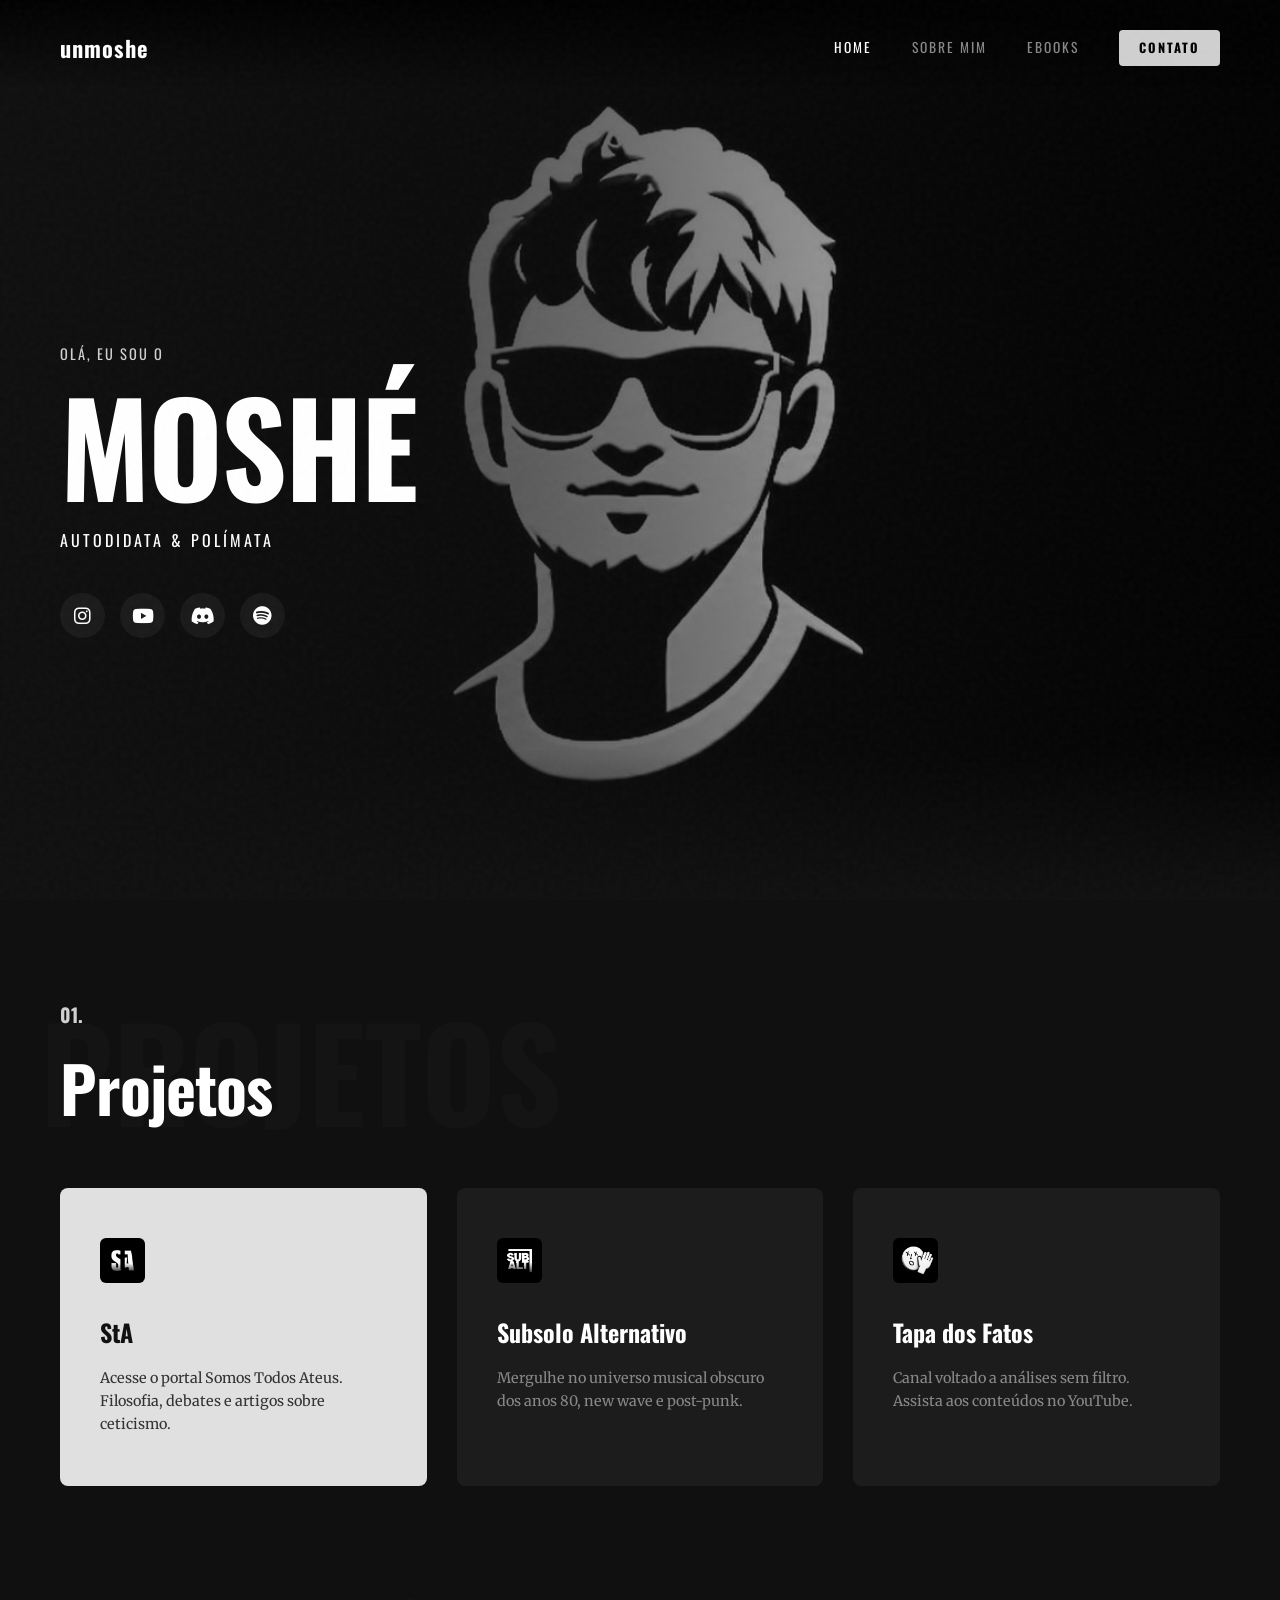
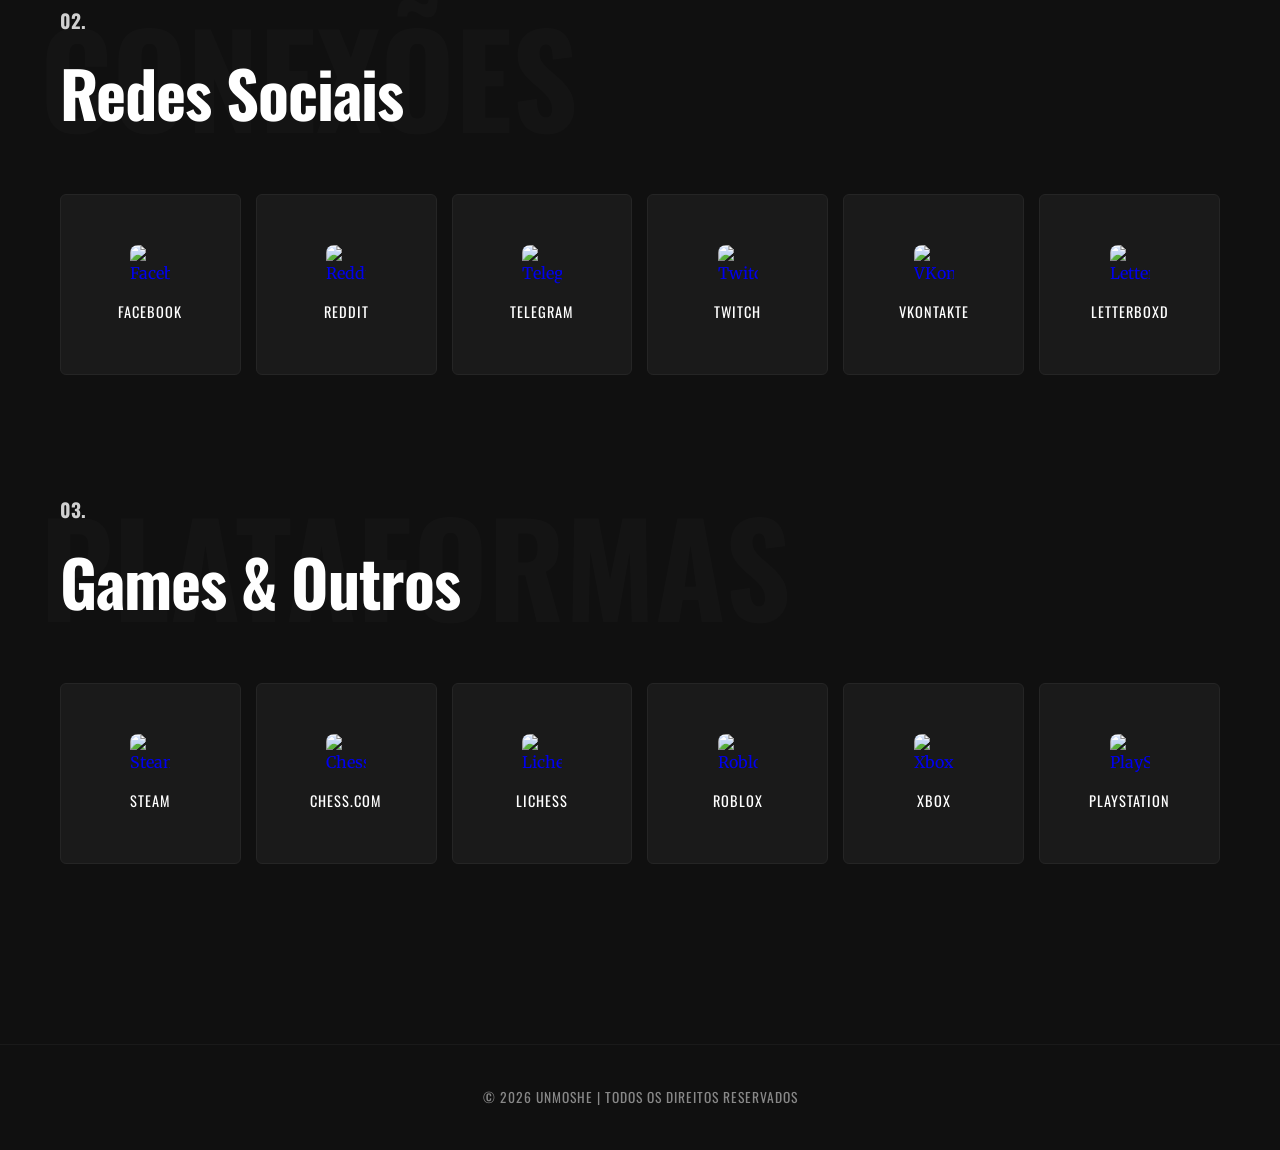
==== index.html @ 9451bc1c "c8OhYiAwNSBzZXQgMjAyNiAwMDozMjoyNSAtMDMK" ====
<!DOCTYPE html>
<html lang="pt-br">
<head>
    <meta charset="UTF-8">
    <meta name="viewport" content="width=device-width, initial-scale=1.0">
    <title>unmoshe</title>
    
    <link rel="icon" type="image/x-icon" href="favicon.ico">
    
    <link href="https://fonts.googleapis.com/css2?family=Merriweather:ital,wght@0,300;0,400;0,700;1,400&family=Oswald:wght@400;500;700&display=swap" rel="stylesheet">
    
    <link rel="stylesheet" href="https://cdnjs.cloudflare.com/ajax/libs/font-awesome/6.0.0-beta3/css/all.min.css" />

    <style>
        /* ==========================================================================
           Configurações Base e Identidade Visual (Tema Monocromático Premium)
           ========================================================================== */
        :root {
            --bg-pure: #101010;
            --bg-section: #151515;
            --bg-card: #1c1c1c;
            --text-pure: #ffffff;
            --text-muted: #888888;
            --accent-color: #d0d0d0; /* Cinza claro substituindo o laranja */
            --accent-highlight: #e0e0e0;
            --font-heading: 'Oswald', sans-serif;
            --font-body: 'Merriweather', serif;
        }

        * {
            box-sizing: border-box;
            margin: 0;
            padding: 0;
            scroll-behavior: smooth;
        }

        body {
            background-color: var(--bg-pure);
            color: var(--text-muted);
            font-family: var(--font-body);
            line-height: 1.6;
            overflow-x: hidden;
            position: relative;
            -webkit-user-select: none;   
            -moz-user-select: none;      
            -ms-user-select: none;       
            user-select: none;           
            -webkit-touch-callout: none; 
        }

        /* Efeito de Ruído no Fundo */
        body::before {
            content: "";
            position: fixed;
            top: 0;
            left: 0;
            width: 100%;
            height: 100vh;
            opacity: 0.03;
            pointer-events: none;
            z-index: 9999;
            background-image: url("data:image/svg+xml,%3Csvg viewBox='0 0 200 200' xmlns='http://www.w3.org/2000/svg'%3E%3Cfilter id='noiseFilter'%3E%3CfeTurbulence type='fractalNoise' baseFrequency='0.8' numOctaves='3' stitchTiles='stitch'/%3E%3C/filter%3E%3Crect width='100%25' height='100%25' filter='url(%23noiseFilter)'/%3E%3C/svg%3E");
        }

        .container-inner {
            width: 100%;
            max-width: 1200px;
            margin: 0 auto;
            padding: 100px 20px 60px 20px;
            position: relative;
            z-index: 10;
        }

        /* ==========================================================================
           Navegação
           ========================================================================== */
        .navbar {
            width: 100%;
            background: linear-gradient(to bottom, rgba(0,0,0,0.9) 0%, rgba(0,0,0,0) 100%);
            position: fixed;
            top: 0;
            left: 0;
            z-index: 100;
            padding-top: 10px;
        }
        .nav-container {
            max-width: 1200px;
            margin: 0 auto;
            padding: 20px;
            display: flex;
            justify-content: space-between;
            align-items: center;
        }
        .logo-wrapper {
            display: flex;
            align-items: center;
            gap: 15px;
            text-decoration: none;
        }
        .logo-text .title {
            font-family: var(--font-heading);
            color: var(--text-pure);
            font-size: 1.4rem;
            font-weight: 700;
            letter-spacing: 1px;
        }
        .nav-links {
            display: flex;
            gap: 40px;
            align-items: center;
        }
        .nav-links a {
            font-family: var(--font-heading);
            font-size: 0.85rem;
            text-transform: uppercase;
            letter-spacing: 2px;
            color: var(--text-muted);
            text-decoration: none;
            transition: all 0.3s ease;
        }
        .nav-links a:hover,
        .nav-links a.active {
            color: var(--text-pure);
        }
        
        .btn-talk {
            background-color: var(--accent-color);
            color: #000 !important;
            padding: 8px 20px;
            font-size: 0.8rem !important;
            font-weight: 700;
            border-radius: 4px;
        }
        .btn-talk:hover {
            background-color: var(--text-pure);
        }

        /* ==========================================================================
           Fullscreen Hero
           ========================================================================== */
        .hero-fullscreen {
            height: 100vh;
            width: 100%;
            background-image: url('unmoshehero.webp');
            background-size: cover;
            background-position: center top;
            position: relative;
            display: flex;
            align-items: center;
            z-index: 1;
        }
        .hero-overlay {
            position: absolute;
            top: 0;
            left: 0;
            width: 100%;
            height: 100%;
            background: linear-gradient(90deg, rgba(16,16,16,0.95) 0%, rgba(16,16,16,0.6) 50%, rgba(16,16,16,0.1) 100%);
            z-index: 2;
            pointer-events: none; /* Correção: Evita bloquear cliques */
        }
        /* Gradiente para fundir o hero com o resto da página */
        .hero-bottom-fade {
            position: absolute;
            bottom: 0;
            left: 0;
            width: 100%;
            height: 150px;
            background: linear-gradient(to top, var(--bg-pure) 0%, transparent 100%);
            z-index: 3;
            pointer-events: none; /* Correção: Evita bloquear cliques */
        }
        .hero-content {
            position: relative;
            z-index: 10;
            max-width: 1200px;
            margin: 0 auto;
            width: 100%;
            padding: 0 20px;
            margin-top: 80px;
        }
        .hero-hello {
            color: var(--accent-color);
            font-family: var(--font-heading);
            font-size: 0.9rem;
            text-transform: uppercase;
            letter-spacing: 2px;
            margin-bottom: 15px;
            display: block;
        }
        .hero-title {
            font-family: var(--font-heading);
            font-size: 8rem;
            font-weight: 700;
            color: var(--text-pure);
            line-height: 1;
            margin-bottom: 20px;
            letter-spacing: -2px;
            text-transform: uppercase;
        }
        .hero-role {
            font-family: var(--font-heading);
            font-size: 1rem;
            color: var(--text-pure);
            letter-spacing: 3px;
            text-transform: uppercase;
            margin-bottom: 40px;
        }
        .hero-socials {
            display: flex;
            gap: 15px;
        }
        .hero-socials a {
            display: flex;
            align-items: center;
            justify-content: center;
            width: 45px;
            height: 45px;
            border-radius: 50%;
            background-color: rgba(255, 255, 255, 0.05);
            color: var(--text-pure);
            text-decoration: none;
            font-size: 1.2rem;
            transition: all 0.3s ease;
        }
        .hero-socials a:hover {
            background-color: var(--accent-color);
            color: #000;
            transform: translateY(-3px);
        }

        /* ==========================================================================
           Seções com Estilo Template (Títulos e Marca D'água)
           ========================================================================== */
        .section-header {
            display: flex;
            justify-content: space-between;
            align-items: flex-end;
            margin-bottom: 50px;
            position: relative;
        }
        .title-wrap {
            position: relative;
        }
        .section-number {
            color: var(--accent-color);
            font-family: var(--font-heading);
            font-size: 1.2rem;
            font-weight: 700;
            display: block;
            margin-bottom: 5px;
        }
        .section-title {
            font-family: var(--font-heading);
            font-size: 4rem;
            font-weight: 700;
            color: var(--text-pure);
            letter-spacing: -1px;
            text-transform: capitalize;
            position: relative;
            z-index: 2;
        }
        .section-watermark {
            position: absolute;
            top: 50%;
            left: -20px;
            transform: translateY(-50%);
            font-family: var(--font-heading);
            font-size: 8rem;
            font-weight: 700;
            color: rgba(255, 255, 255, 0.02);
            z-index: 1;
            text-transform: uppercase;
            pointer-events: none;
            white-space: nowrap;
        }
        .view-all-btn {
            background-color: #222;
            color: var(--text-pure);
            font-family: var(--font-heading);
            padding: 12px 25px;
            font-size: 0.8rem;
            text-transform: uppercase;
            letter-spacing: 1px;
            text-decoration: none;
            border-radius: 4px;
            transition: background-color 0.3s ease;
            position: relative;
            z-index: 2;
        }
        .view-all-btn:hover {
            background-color: #333;
        }

        /* ==========================================================================
           Cards de Projetos (Estilo Services)
           ========================================================================== */
        .content-section {
            margin-bottom: 120px;
        }
        .services-grid {
            display: grid;
            grid-template-columns: repeat(auto-fit, minmax(280px, 1fr));
            gap: 30px;
        }
        .service-card {
            background-color: var(--bg-card);
            padding: 50px 40px;
            border-radius: 8px;
            text-decoration: none;
            display: flex;
            flex-direction: column;
            justify-content: flex-start;
            transition: transform 0.3s ease;
        }
        .service-card:hover {
            transform: translateY(-10px);
        }
        /* O primeiro card destacado */
        .service-card.highlight {
            background-color: var(--accent-highlight);
        }
        .service-icon {
            width: 45px;
            height: 45px;
            margin-bottom: 30px;
            object-fit: cover;
            border-radius: 6px;
        }
        .service-title {
            font-family: var(--font-heading);
            font-size: 1.5rem;
            color: var(--text-pure);
            margin-bottom: 15px;
            font-weight: 700;
        }
        .service-card.highlight .service-title {
            color: #111;
        }
        .service-desc {
            font-size: 0.9rem;
            color: var(--text-muted);
            line-height: 1.6;
        }
        .service-card.highlight .service-desc {
            color: #333;
        }

        /* Grids Menores (Conexões / Plataformas) */
        .grid-container {
            display: grid;
            grid-template-columns: repeat(auto-fill, minmax(180px, 1fr));
            gap: 15px;
            margin-top: 30px;
        }
        .grid-card {
            background: #1a1a1a;
            border: 1px solid #252525;
            aspect-ratio: 1 / 1;
            display: flex;
            flex-direction: column;
            align-items: center;
            justify-content: center;
            text-decoration: none;
            border-radius: 6px;
            transition: background 0.3s ease;
            padding: 20px;
        }
        .grid-card:hover {
            background: #252525;
        }
        .grid-card .favicon {
            width: 40px;
            height: 40px;
            margin-bottom: 15px;
            border-radius: 8px;
        }
        .grid-card span {
            font-family: var(--font-heading);
            font-size: 0.9rem;
            color: var(--text-pure);
            letter-spacing: 1px;
            text-transform: uppercase;
            text-align: center;
        }

        /* ==========================================================================
           Ebooks Section (Estilo Videos do Template)
           ========================================================================== */
        .ebook-grid {
            display: grid;
            grid-template-columns: repeat(auto-fit, minmax(320px, 1fr));
            gap: 30px;
        }
        .ebook-card-template {
            position: relative;
            border-radius: 8px;
            overflow: hidden;
            text-decoration: none;
            display: block;
            aspect-ratio: 3/4;
        }
        .ebook-card-template img {
            width: 100%;
            height: 100%;
            object-fit: cover;
            transition: transform 0.5s ease;
        }
        .ebook-card-template:hover img {
            transform: scale(1.05);
        }
        .ebook-overlay {
            position: absolute;
            top: 0;
            left: 0;
            width: 100%;
            height: 100%;
            background: linear-gradient(to top, rgba(0,0,0,0.9) 0%, rgba(0,0,0,0.2) 50%, rgba(0,0,0,0) 100%);
            display: flex;
            flex-direction: column;
            justify-content: flex-end;
            padding: 30px;
        }
        .ebook-icon-play {
            position: absolute;
            top: 50%;
            left: 50%;
            transform: translate(-50%, -50%);
            color: var(--accent-color);
            font-size: 3rem;
            opacity: 0.8;
            transition: opacity 0.3s ease, transform 0.3s ease;
        }
        .ebook-card-template:hover .ebook-icon-play {
            opacity: 1;
            transform: translate(-50%, -50%) scale(1.1);
        }
        .ebook-card-title {
            font-family: var(--font-heading);
            color: var(--text-pure);
            font-size: 1.5rem;
            font-weight: 700;
            text-transform: uppercase;
            letter-spacing: 1px;
            margin-bottom: 5px;
        }

        /* ==========================================================================
           SPA e Utilidades
           ========================================================================== */
        .secao-pagina {
            display: none;
            animation: fadeIn 0.5s ease forwards;
        }
        .secao-ativa {
            display: block;
        }
        @keyframes fadeIn {
            from { opacity: 0; }
            to { opacity: 1; }
        }

        /* ==========================================================================
           Página Sobre
           ========================================================================== */
        .about-text {
            font-size: 1.05rem; 
            color: var(--text-muted);
            line-height: 1.9;
            margin-bottom: 25px;
            font-weight: 300;
        }
        .about-text strong {
            color: var(--text-pure);
        }
        .about-quote {
            border-left: 2px solid var(--accent-color);
            padding-left: 20px;
            margin: 40px 0;
            font-style: italic;
            color: var(--text-pure);
            font-size: 1.1rem;
        }

        /* ==========================================================================
           Rodapé
           ========================================================================== */
        .site-footer {
            border-top: 1px solid #1a1a1a;
            background-color: var(--bg-pure);
            padding: 40px 20px;
            text-align: center;
            position: relative;
            z-index: 10;
        }
        .copyright {
            font-family: var(--font-heading);
            font-size: 0.85rem;
            color: var(--text-muted);
            letter-spacing: 1px;
            text-transform: uppercase;
        }

        /* ==========================================================================
           RESPONSIVIDADE MOBILE
           ========================================================================== */
        @media (max-width: 900px) {
            .hero-title { font-size: 5rem; }
            .section-title { font-size: 3rem; }
            .section-watermark { font-size: 5rem; left: 0; }
            .section-header { flex-direction: column; align-items: flex-start; gap: 20px; }
        }
        @media (max-width: 768px) {
            .nav-container { flex-direction: column; gap: 15px; background: rgba(0,0,0,0.9); }
            .nav-links { flex-wrap: wrap; justify-content: center; gap: 15px; }
            .hero-title { font-size: 4rem; }
            .services-grid { grid-template-columns: repeat(3, 1fr); gap: 10px; }
            .service-card { padding: 15px 10px; align-items: center; text-align: center; }
            .service-icon { margin-bottom: 10px; width: 35px; height: 35px; }
            .service-title { font-size: 0.85rem; margin-bottom: 0; }
            .service-desc { display: none; }
            .grid-container { grid-template-columns: repeat(3, 1fr); gap: 10px; }
            .container-inner { padding-top: 160px; } /* Ajuste de padding para compensar navbar alto */
        }
        @media (max-width: 480px) {
            .hero-title { font-size: 3rem; }
            .section-watermark { font-size: 3.5rem; }
            .grid-container { grid-template-columns: repeat(3, 1fr); gap: 8px; }
            .grid-card { padding: 10px; }
            .grid-card .favicon { width: 30px; height: 30px; margin-bottom: 8px; }
            .grid-card span { font-size: 0.7rem; }
            .ebook-grid { grid-template-columns: 1fr; }
        }
    </style>
</head>
<body>

    <!-- Container do Particles.js com pointer-events: none; para liberar os cliques dos botões abaixo -->
    <div id="particles-js" style="position: fixed; width: 100%; height: 100%; top: 0; left: 0; z-index: 1; pointer-events: none;"></div>

    <header class="navbar">
        <div class="nav-container">
            <a href="#" class="logo-wrapper">
                <div class="logo-text">
                    <span class="title">unmoshe</span>
                </div>
            </a>
            <nav class="nav-links">
                <a href="#inicio" onclick="mudarPagina(event, 'inicio', this)" class="nav-btn active">Home</a>
                <a href="#sobre" onclick="mudarPagina(event, 'sobre', this)" class="nav-btn">Sobre Mim</a>
                <a href="#ebooks" onclick="mudarPagina(event, 'ebooks', this)" class="nav-btn">Ebooks</a>
                <a href="https://instagram.com/unmoshe" target="_blank" class="nav-btn btn-talk">CONTATO</a>
            </nav>
        </div>
    </header>

    <main class="main-container">
        
        <div id="inicio" class="secao-pagina secao-ativa">
            
            <!-- Hero Fullscreen substituindo a entrada antiga -->
            <section class="hero-fullscreen">
                <div class="hero-overlay"></div>
                <div class="hero-content">
                    <span class="hero-hello">Olá, eu sou o</span>
                    <h1 class="hero-title">Moshé</h1>
                    <p class="hero-role">Autodidata & Polímata</p>
                    
                    <div class="hero-socials">
                        <a href="https://instagram.com/unmoshe" target="_blank"><i class="fab fa-instagram"></i></a>
                        <a href="https://youtube.com/@unmoshe" target="_blank"><i class="fab fa-youtube"></i></a>
                        <a href="https://discord.com/users/293465168526966784" target="_blank"><i class="fab fa-discord"></i></a>
                        <a href="https://open.spotify.com/user/31jpghiqdhnw5v22d7j3t4ru7qta?si=8f0lDKEtR5yuQgqcTED27Q" target="_blank"><i class="fab fa-spotify"></i></a>
                    </div>
                </div>
                <div class="hero-bottom-fade"></div>
            </section>

            <div class="container-inner">
                
                <!-- Projetos no estilo "Services" do template -->
                <section id="projetos" class="content-section">
                    <div class="section-header">
                        <div class="title-wrap">
                            <span class="section-number">01.</span>
                            <h2 class="section-title">Projetos</h2>
                            <span class="section-watermark">Projetos</span>
                        </div>
                    </div>

                    <div class="services-grid">
                        <a href="https://somostodosateus.github.io" target="_blank" class="service-card highlight">
                            <img src="icons/sta.png" alt="StA" class="service-icon">
                            <h3 class="service-title">StA</h3>
                            <p class="service-desc">Acesse o portal Somos Todos Ateus. Filosofia, debates e artigos sobre ceticismo.</p>
                        </a>

                        <a href="https://subsoloalternativo.github.io" target="_blank" class="service-card">
                            <img src="icons/subalt.png" alt="SubAlt" class="service-icon">
                            <h3 class="service-title">Subsolo Alternativo</h3>
                            <p class="service-desc">Mergulhe no universo musical obscuro dos anos 80, new wave e post-punk.</p>
                        </a>

                        <a href="https://youtube.com/@tapadosfatos/" target="_blank" class="service-card">
                            <img src="icons/tdf.jpeg" alt="Tapa dos Fatos" class="service-icon">
                            <h3 class="service-title">Tapa dos Fatos</h3>
                            <p class="service-desc">Canal voltado a análises sem filtro. Assista aos conteúdos no YouTube.</p>
                        </a>
                    </div>
                </section>

                <section id="conexoes" class="content-section">
                    <div class="section-header">
                        <div class="title-wrap">
                            <span class="section-number">02.</span>
                            <h2 class="section-title">Redes Sociais</h2>
                            <span class="section-watermark">Conexões</span>
                        </div>
                    </div>
                    
                    <div class="grid-container">
                        <a class="grid-card" href="https://www.facebook.com/unmoshe/" target="_blank">
                            <img src="https://www.google.com/s2/favicons?domain=facebook.com&sz=128" alt="Facebook" class="favicon">
                            <span>Facebook</span>
                        </a>
                        <a class="grid-card" href="https://www.reddit.com/user/unmoshe/" target="_blank">
                            <img src="https://www.google.com/s2/favicons?domain=reddit.com&sz=128" alt="Reddit" class="favicon">
                            <span>Reddit</span>
                        </a>
                        <a class="grid-card" href="https://t.me/unmoshe" target="_blank">
                            <img src="https://www.google.com/s2/favicons?domain=t.me&sz=128" alt="Telegram" class="favicon">
                            <span>Telegram</span>
                        </a>
                        <a class="grid-card" href="https://www.twitch.tv/unmoshe" target="_blank">
                            <img src="https://www.google.com/s2/favicons?domain=twitch.tv&sz=128" alt="Twitch" class="favicon">
                            <span>Twitch</span>
                        </a>
                        <a class="grid-card" href="https://vk.com/unmoshe" target="_blank">
                            <img src="https://www.google.com/s2/favicons?domain=vk.com&sz=128" alt="VKontakte" class="favicon">
                            <span>VKontakte</span>
                        </a>
                        <a class="grid-card" href="https://boxd.it/kig67" target="_blank">
                            <img src="https://www.google.com/s2/favicons?domain=boxd.it&sz=128" alt="Letterboxd" class="favicon">
                            <span>Letterboxd</span>
                        </a>
                    </div>
                </section>

                <section id="plataformas" class="content-section">
                    <div class="section-header">
                        <div class="title-wrap">
                            <span class="section-number">03.</span>
                            <h2 class="section-title">Games & Outros</h2>
                            <span class="section-watermark">Plataformas</span>
                        </div>
                    </div>
                    
                    <div class="grid-container">
                        <a class="grid-card" href="https://steamcommunity.com/id/unmoshe" target="_blank">
                            <img src="https://www.google.com/s2/favicons?domain=steamcommunity.com&sz=128" alt="Steam" class="favicon">
                            <span>Steam</span>
                        </a>
                        <a class="grid-card" href="https://chess.com/member/unm0she" target="_blank">
                            <img src="https://www.google.com/s2/favicons?domain=chess.com&sz=128" alt="Chess.com" class="favicon">
                            <span>Chess.com</span>
                        </a>
                        <a class="grid-card" href="https://lichess.org/@/unm0she" target="_blank">
                            <img src="https://www.google.com/s2/favicons?domain=lichess.org&sz=128" alt="Lichess" class="favicon">
                            <span>Lichess</span>
                        </a>
                        <a class="grid-card" href="https://roblox.com/pt/users/10960589649/profile" target="_blank">
                            <img src="https://www.google.com/s2/favicons?domain=roblox.com&sz=128" alt="Roblox" class="favicon">
                            <span>Roblox</span>
                        </a>
                        <a class="grid-card" href="https://xbox.com/pt-BR/play/user/Moshe2695" target="_blank">
                            <img src="https://www.google.com/s2/favicons?domain=xbox.com&sz=128" alt="Xbox" class="favicon">
                            <span>Xbox</span>
                        </a>
                        <a class="grid-card" href="https://profile.playstation.com/unmoshe" target="_blank">
                            <img src="https://www.google.com/s2/favicons?domain=playstation.com&sz=128" alt="PlayStation" class="favicon">
                            <span>PlayStation</span>
                        </a>
                    </div>
                </section>
            </div>
        </div>

        <div id="sobre" class="secao-pagina">
            <div class="container-inner">
                <div class="section-header" style="justify-content: center; text-align: center;">
                    <div class="title-wrap">
                        <span class="section-number">Sobre</span>
                        <h2 class="section-title">O Polímata</h2>
                        <span class="section-watermark" style="left: 50%; transform: translate(-50%, -50%);">UNMOSHE</span>
                    </div>
                </div>
                
                <div style="max-width: 800px; margin: 0 auto; position: relative; z-index: 2;">
                    <p class="about-text">
                        Na minha bio diz "Autodidata e polímata". Em bom português: eu tenho uma certa alergia ao tédio e aprendo sozinho o que me dá na telha. Meus projetos e designs são invariavelmente criados usando temas dark, sempre com fundo preto. E antes que você pergunte, não, não é porque eu sou um rockeiro revoltado com a sociedade. É simplesmente porque preto é a minha cor favorita.
                    </p>
        
                    <p class="about-text">
                        Tenho um interesse bem particular por armas e táticas militares, bem como sou fascinado pelo universo <strong>007</strong>. Apesar disso sou um cara tranquilo. Tão tranquilo que fisicamente eu não tenho medo de absolutamente nada. O meu único e verdadeiro terror? É não viver a vida que eu secretamente idealizo na minha cabeça. O que é exatamente? Bom, isso só eu e Deus sabemos.
                    </p>
        
                    <p class="about-text">
                        E falando Nele: sou um ateu com nome cristão e prestes a mudar para um nome judeu. Confuso? Um pouco. Mas isso não significa que eu seja uma pessoa ruim como a maioria gosta de deduzir sobre quem não acredita em alguém que não tem corpo físico e não dá sinal de vida. Eu adoro uma boa bebida alcoólica para acompanhar a vida, mas calma lá, não sou alcoólatra. Sou apenas um entusiasta focado nos pequenos prazeres.
                    </p>
        
                    <div class="about-quote">
                        "Minha verdadeira paixão está nos anos 80. Meu gosto musical é uma viagem direta pra essa década: new wave, rock, metal e post-punk. Se tiver um sintetizador deprê, eu tô dando play."
                    </div>
        
                    <p class="about-text">
                        No cinema, eu exijo um pouco mais de capricho. Gosto de filmes realistas que tenham um bom <em>gore</em> (se for de ação ou terror), e sou fã de um bom terror psicológico que te faz duvidar da própria sanidade. Agora, se for pra assistir um drama, precisa ter uma sacada intelectual extremamente afiada, daquelas que as pessoas comuns não entenderiam. Sim, sou um pouco pedante com roteiros. Caso não tenha violência explícita ou crítica altamente intelectual, que pelo menos seja algo insano e meio megalomaníaco.
                    </p>
        
                    <p class="about-text">
                        Para balancear esse intelecto todo, minha rotina básica inclui assistir a alguém ser desmaiado no <strong>UFC</strong> e acompanhar futebol. Também assisto a vários vídeos de viagens. E quando estou em um estado de espírito completamente zen e despreocupado com o mundo? Eu simplesmente ligo a televisão e fico assistindo a partidas de tênis. 
                    </p>
        
                    <p class="about-text">
                        Ah, eu adoro animais. Exceto cobras. Cobras podem ficar bem longe de mim. Também odeio insetos no geral, mas tenho uma estranha mania: adoro observar formigas e aranhas trabalhando. Elas sempre foram o meu entretenimento natural desde criança. Fico lá, olhando, e evito ao máximo matá-las. Deixo elas pagarem o aluguel com o trabalho braçal.
                    </p>
        
                    <p class="about-text" style="margin-top: 50px; text-align: center; border-top: 1px solid #333; padding-top: 50px;">
                        <strong>No fim das contas, sou um cara reservado.</strong><br><br> Tudo o que você acabou de ler é a amostra grátis. O resto da minha vida ou é privado demais para a internet, ou você vai ter que ler algum dos meus ebooks para descobrir os detalhes. Vai lá na aba "Ebooks", escolhe o seu veneno e me ajuda a financiar a minha vida secretamente idealizada.
                    </p>
                </div>
            </div>
        </div>

        <div id="ebooks" class="secao-pagina">
            <div class="container-inner">
                <div class="section-header">
                    <div class="title-wrap">
                        <span class="section-number">Ebooks</span>
                        <h2 class="section-title">Obras Publicadas</h2>
                        <span class="section-watermark">Publicações</span>
                    </div>
                </div>
        
                <section class="content-section">
                    <div class="ebook-grid">
                        
                        <a href="https://pay.kiwify.com.br/Dq0bUT7" target="_blank" class="ebook-card-template">
                            <img src="https://aws-assets.kiwify.com.br/iWRlDEE5hlcksuA/cristianismo-s.a_02e4355a25114b40bc110ca269c1536f.jpeg" alt="Capa Cristianismo S.A.">
                            <i class="fas fa-shopping-cart ebook-icon-play"></i>
                            <div class="ebook-overlay">
                                <h3 class="ebook-card-title">Cristianismo S.A.</h3>
                            </div>
                        </a>
        
                        <a href="https://pay.kiwify.com.br/ZLMUDSc" target="_blank" class="ebook-card-template">
                            <img src="https://aws-assets.kiwify.com.br/iWRlDEE5hlcksuA/mafia-do-dizimo_e6e3e30141d84a22a335a4632bea7aca.jpeg" alt="Capa A Máfia do Dízimo">
                            <i class="fas fa-shopping-cart ebook-icon-play"></i>
                            <div class="ebook-overlay">
                                <h3 class="ebook-card-title">A Máfia do Dízimo</h3>
                            </div>
                        </a>
        
                        <a href="https://pay.kiwify.com.br/ipb0t3N" target="_blank" class="ebook-card-template">
                            <img src="https://aws-assets.kiwify.com.br/iWRlDEE5hlcksuA/evangelistao_308de3a440bd40b4941f566f86d95672.jpeg" alt="Capa Sobrevivendo ao Evangelistão">
                            <i class="fas fa-shopping-cart ebook-icon-play"></i>
                            <div class="ebook-overlay">
                                <h3 class="ebook-card-title">Sobrevivendo ao<br>Evangelistão</h3>
                            </div>
                        </a>
        
                    </div>
                </section>
            </div>
        </div>

    </main>

    <footer class="site-footer">
        <span class="copyright">© 2026 unmoshe | Todos os direitos reservados</span>
    </footer>

    <!-- Adicionando a biblioteca de partículas e a injeção JSON para interatividade -->
    <script src="https://cdn.jsdelivr.net/particles.js/2.0.0/particles.min.js"></script>
    <script>
        particlesJS("particles-js", {
            "particles": {
                "number": { "value": 45, "density": { "enable": true, "value_area": 800 } },
                "color": { "value": "#ffffff" },
                "shape": { "type": "circle" },
                "opacity": { "value": 0.15, "random": true },
                "size": { "value": 2, "random": true },
                "line_linked": { "enable": true, "distance": 150, "color": "#ffffff", "opacity": 0.1, "width": 1 },
                "move": { "enable": true, "speed": 1.5, "direction": "none", "random": true, "out_mode": "out" }
            },
            "interactivity": {
                "detect_on": "window", /* Ele continuará pegando as interações da página perfeitamente mesmo após a modificação! */
                "events": {
                    "onhover": { "enable": true, "mode": "grab" },
                    "onclick": { "enable": true, "mode": "push" },
                    "resize": true
                },
                "modes": {
                    "grab": { "distance": 140, "line_linked": { "opacity": 0.5 } },
                    "push": { "particles_nb": 3 }
                }
            },
            "retina_detect": true
        });
    </script>

    <script>
        document.addEventListener('contextmenu', event => event.preventDefault());
        document.addEventListener('copy', event => event.preventDefault());
        document.addEventListener('dragstart', event => event.preventDefault());
        
        document.addEventListener('keydown', event => {
            const ctrlOuCmd = event.ctrlKey || event.metaKey;
            const teclasProibidas = ['c', 'C', 'a', 'A', 'u', 'U', 's', 'S'];
            if (ctrlOuCmd && teclasProibidas.includes(event.key)) {
                event.preventDefault();
            }
            if (event.key === 'F12') {
                event.preventDefault();
            }
        });

        function mudarPagina(event, idPagina, elementoClicado) {
            event.preventDefault(); 
            
            let secoes = document.querySelectorAll('.secao-pagina');
            secoes.forEach(secao => {
                secao.classList.remove('secao-ativa');
            });
            
            document.getElementById(idPagina).classList.add('secao-ativa');

            let links = document.querySelectorAll('.nav-btn');
            links.forEach(link => {
                link.classList.remove('active');
            });

            if(elementoClicado) {
                elementoClicado.classList.add('active');
            }
            
            window.scrollTo({ top: 0, behavior: 'smooth' });
        }
    </script>

</body>
</html>
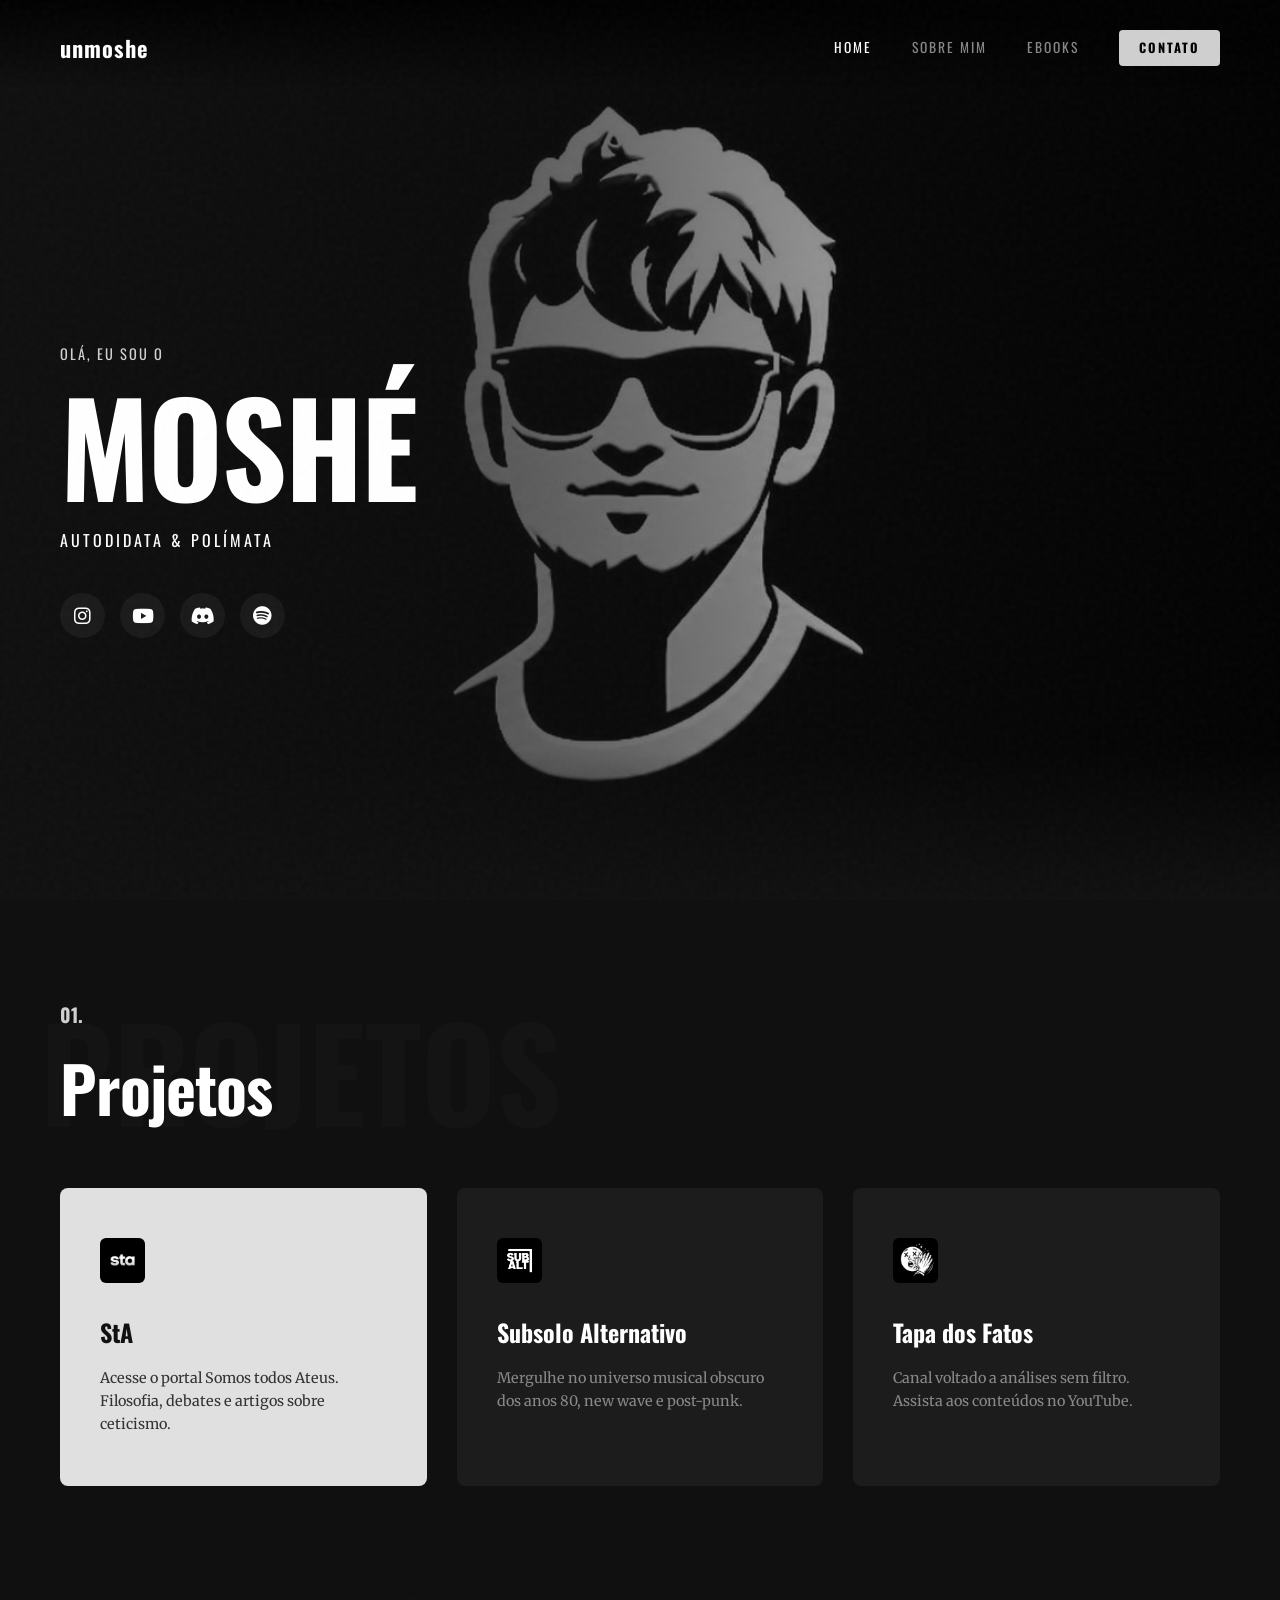
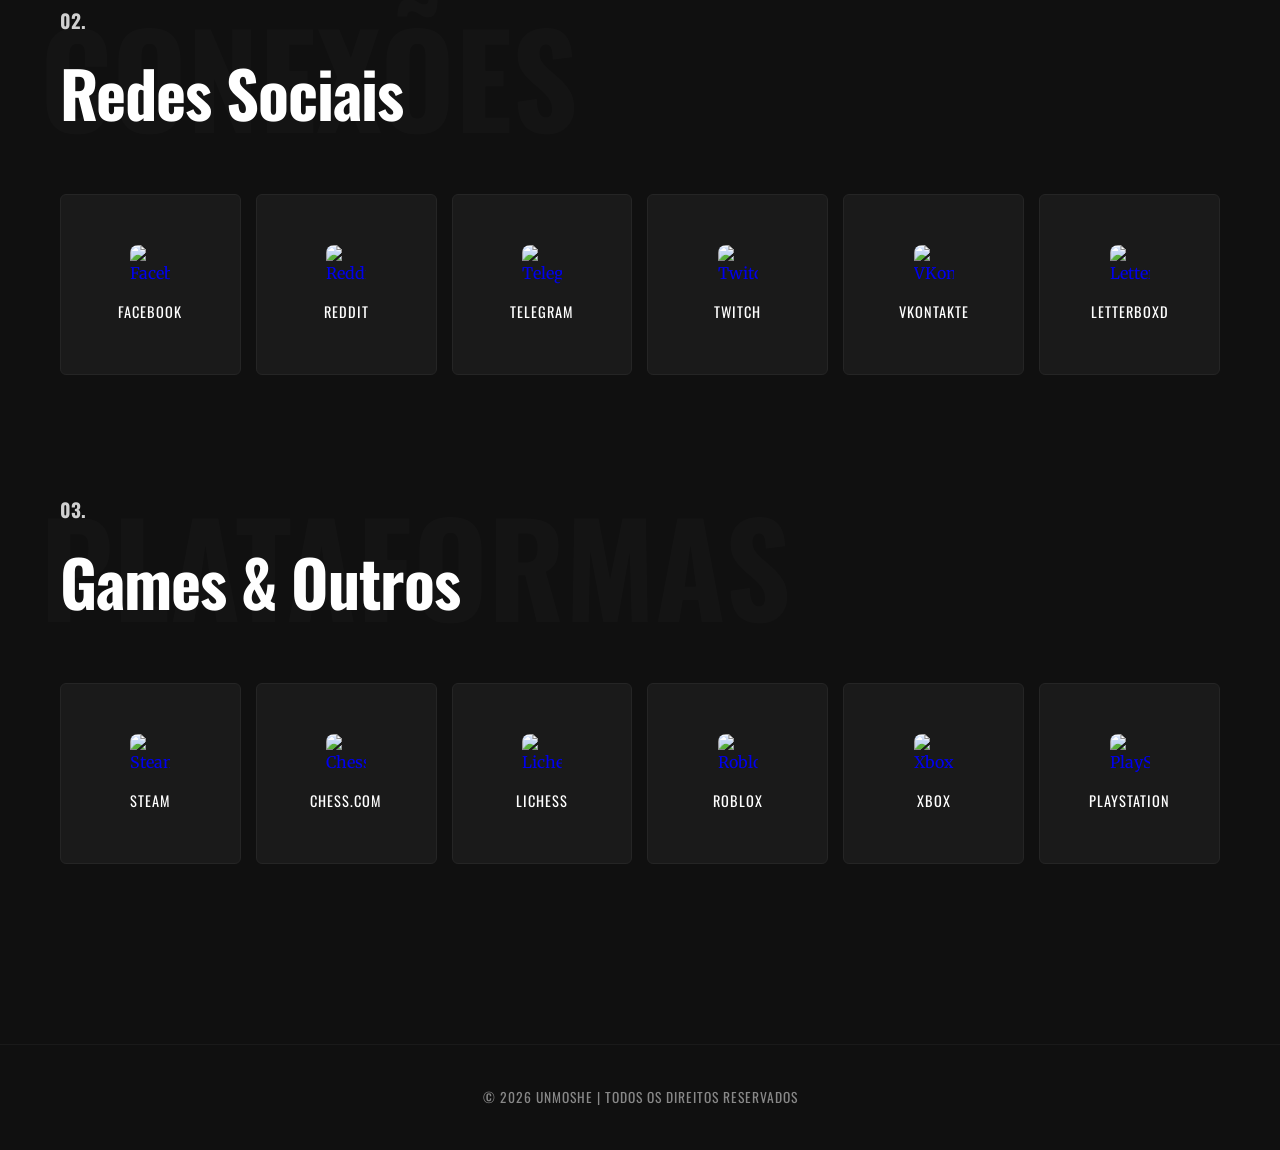
==== commit 59480db7: "c8OhYiAwNSBzZXQgMjAyNiAwNjowODoxMCAtMDMK" ====
--- a/index.html
+++ b/index.html
@@ -590,19 +590,19 @@
 
                     <div class="services-grid">
                         <a href="https://somostodosateus.github.io" target="_blank" class="service-card highlight">
-                            <img src="icons/sta.png" alt="StA" class="service-icon">
+                            <img src="icons/STA.webp" alt="StA" class="service-icon">
                             <h3 class="service-title">StA</h3>
-                            <p class="service-desc">Acesse o portal Somos Todos Ateus. Filosofia, debates e artigos sobre ceticismo.</p>
+                            <p class="service-desc">Acesse o portal Somos todos Ateus. Filosofia, debates e artigos sobre ceticismo.</p>
                         </a>
 
                         <a href="https://subsoloalternativo.github.io" target="_blank" class="service-card">
-                            <img src="icons/subalt.png" alt="SubAlt" class="service-icon">
+                            <img src="icons/SUBALT.webp" alt="SubAlt" class="service-icon">
                             <h3 class="service-title">Subsolo Alternativo</h3>
                             <p class="service-desc">Mergulhe no universo musical obscuro dos anos 80, new wave e post-punk.</p>
                         </a>
 
                         <a href="https://youtube.com/@tapadosfatos/" target="_blank" class="service-card">
-                            <img src="icons/tdf.jpeg" alt="Tapa dos Fatos" class="service-icon">
+                            <img src="icons/TDF.webp" alt="Tapa dos Fatos" class="service-icon">
                             <h3 class="service-title">Tapa dos Fatos</h3>
                             <p class="service-desc">Canal voltado a análises sem filtro. Assista aos conteúdos no YouTube.</p>
                         </a>
@@ -848,4 +848,4 @@
     </script>
 
 </body>
-</html>+</html>
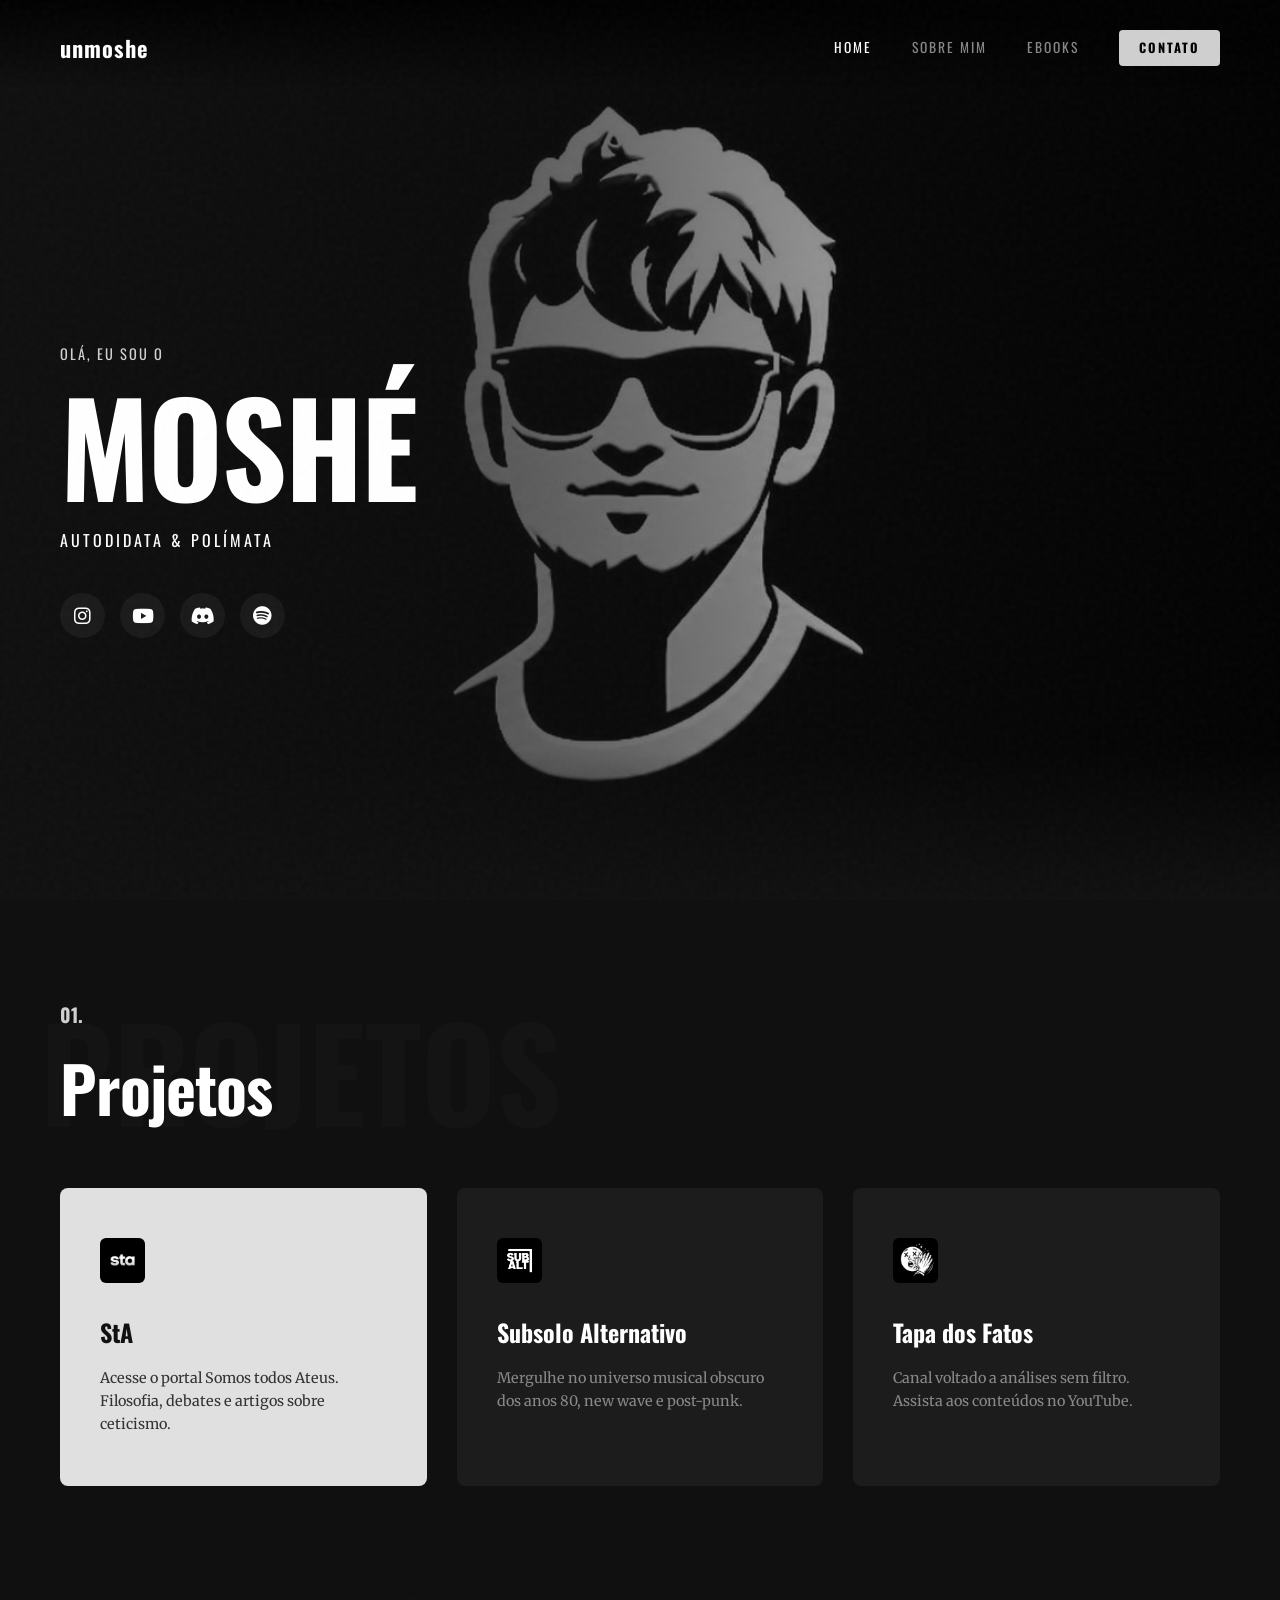
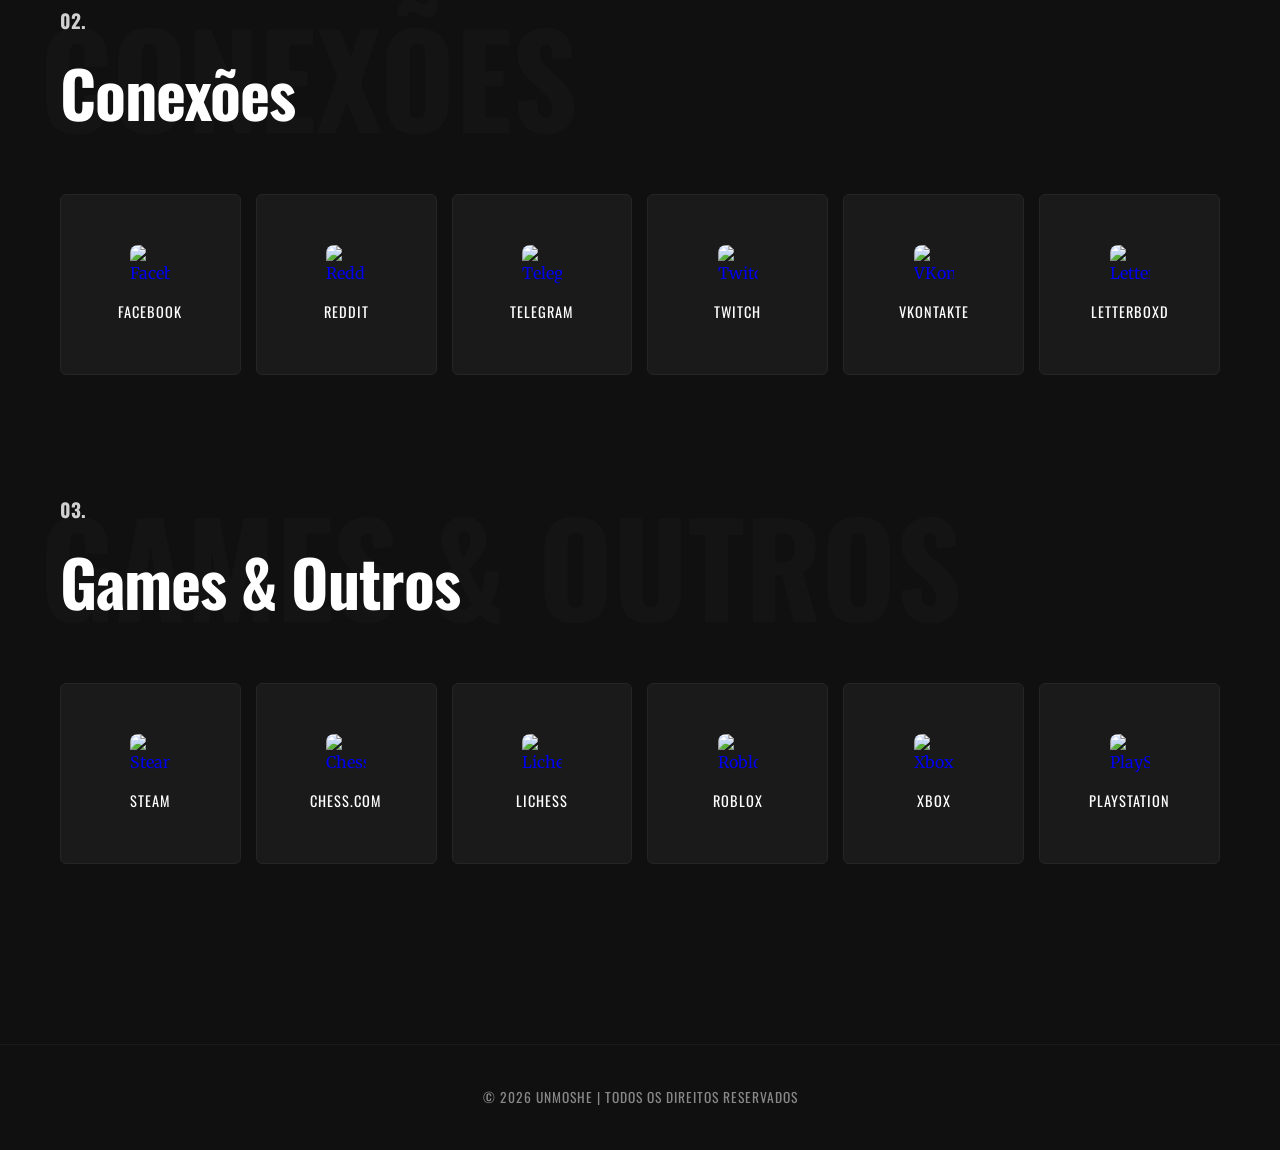
==== commit 8fc50e65: "c8OhYiAwNSBzZXQgMjAyNiAwNjoyMTo0MSAtMDMK" ====
--- a/index.html
+++ b/index.html
@@ -613,7 +613,7 @@
                     <div class="section-header">
                         <div class="title-wrap">
                             <span class="section-number">02.</span>
-                            <h2 class="section-title">Redes Sociais</h2>
+                            <h2 class="section-title">Conexões</h2>
                             <span class="section-watermark">Conexões</span>
                         </div>
                     </div>
@@ -651,7 +651,7 @@
                         <div class="title-wrap">
                             <span class="section-number">03.</span>
                             <h2 class="section-title">Games & Outros</h2>
-                            <span class="section-watermark">Plataformas</span>
+                            <span class="section-watermark">Games & Outros</span>
                         </div>
                     </div>
                     
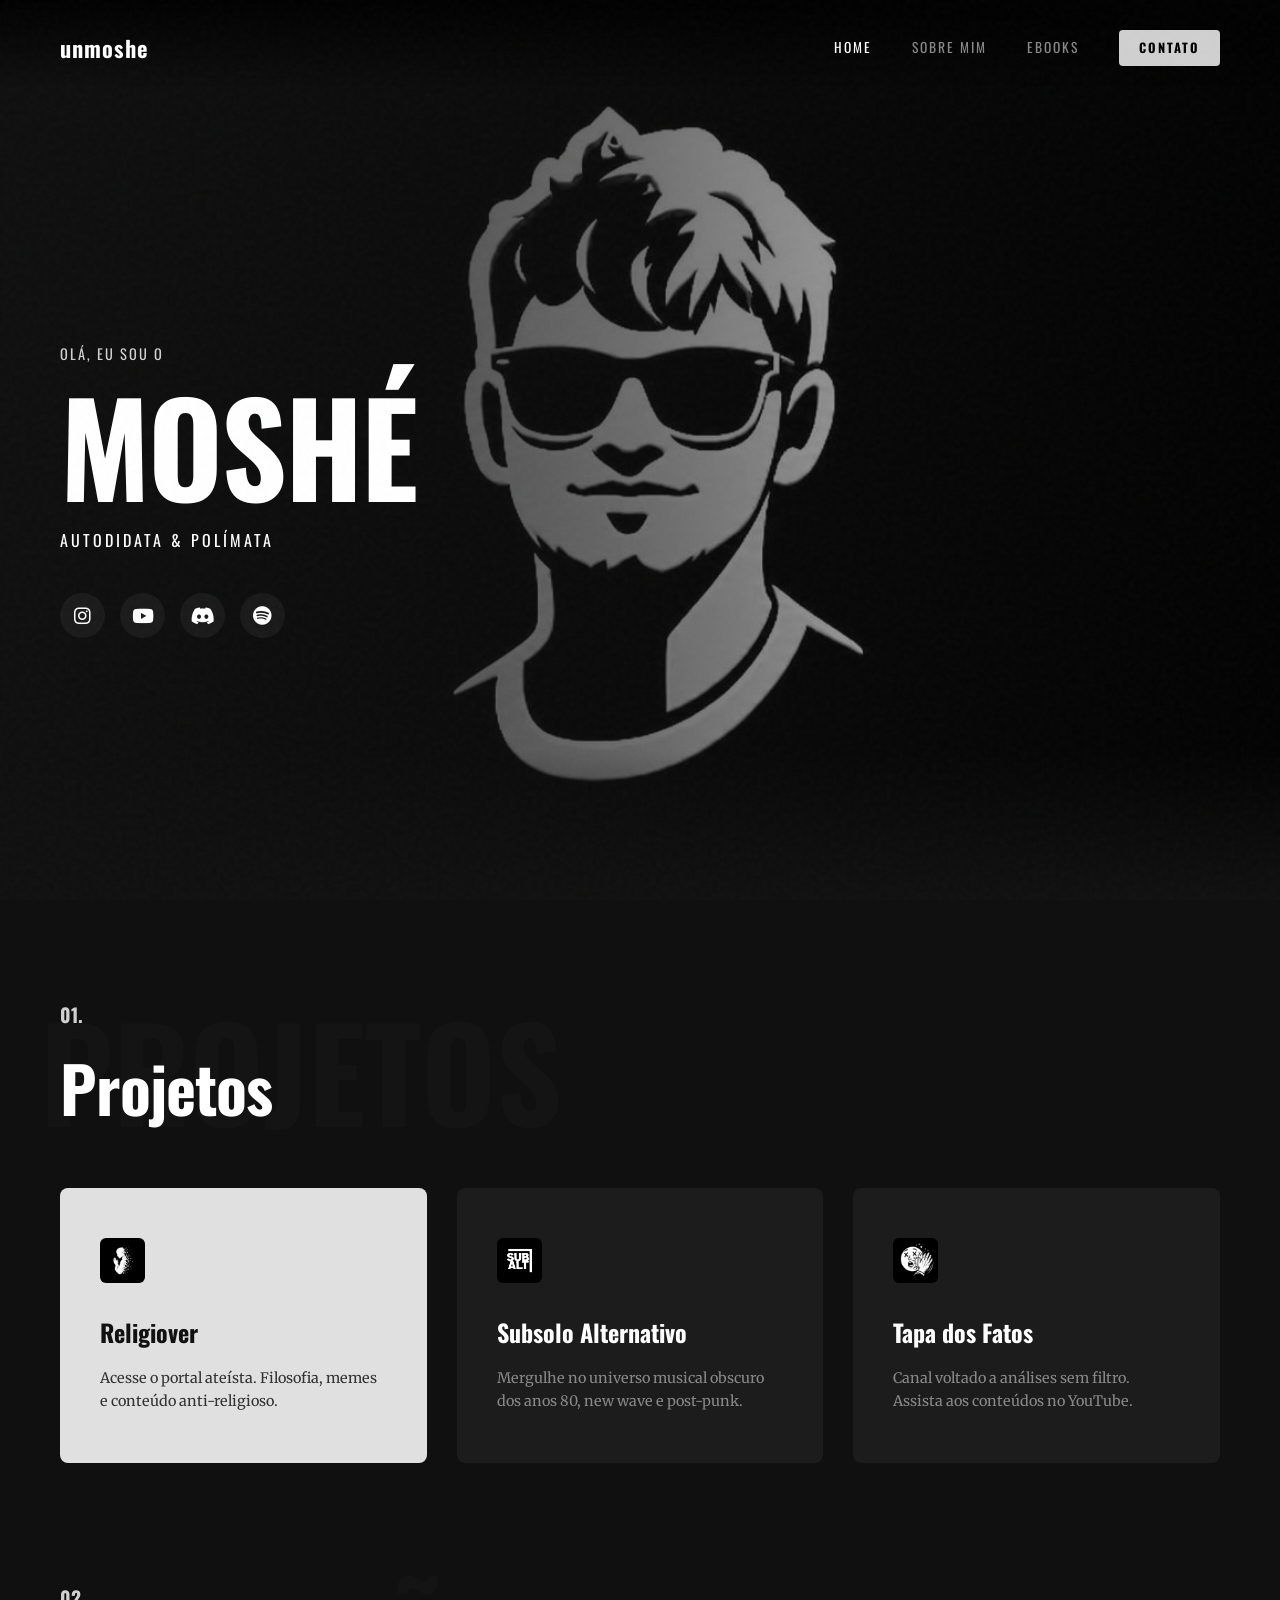
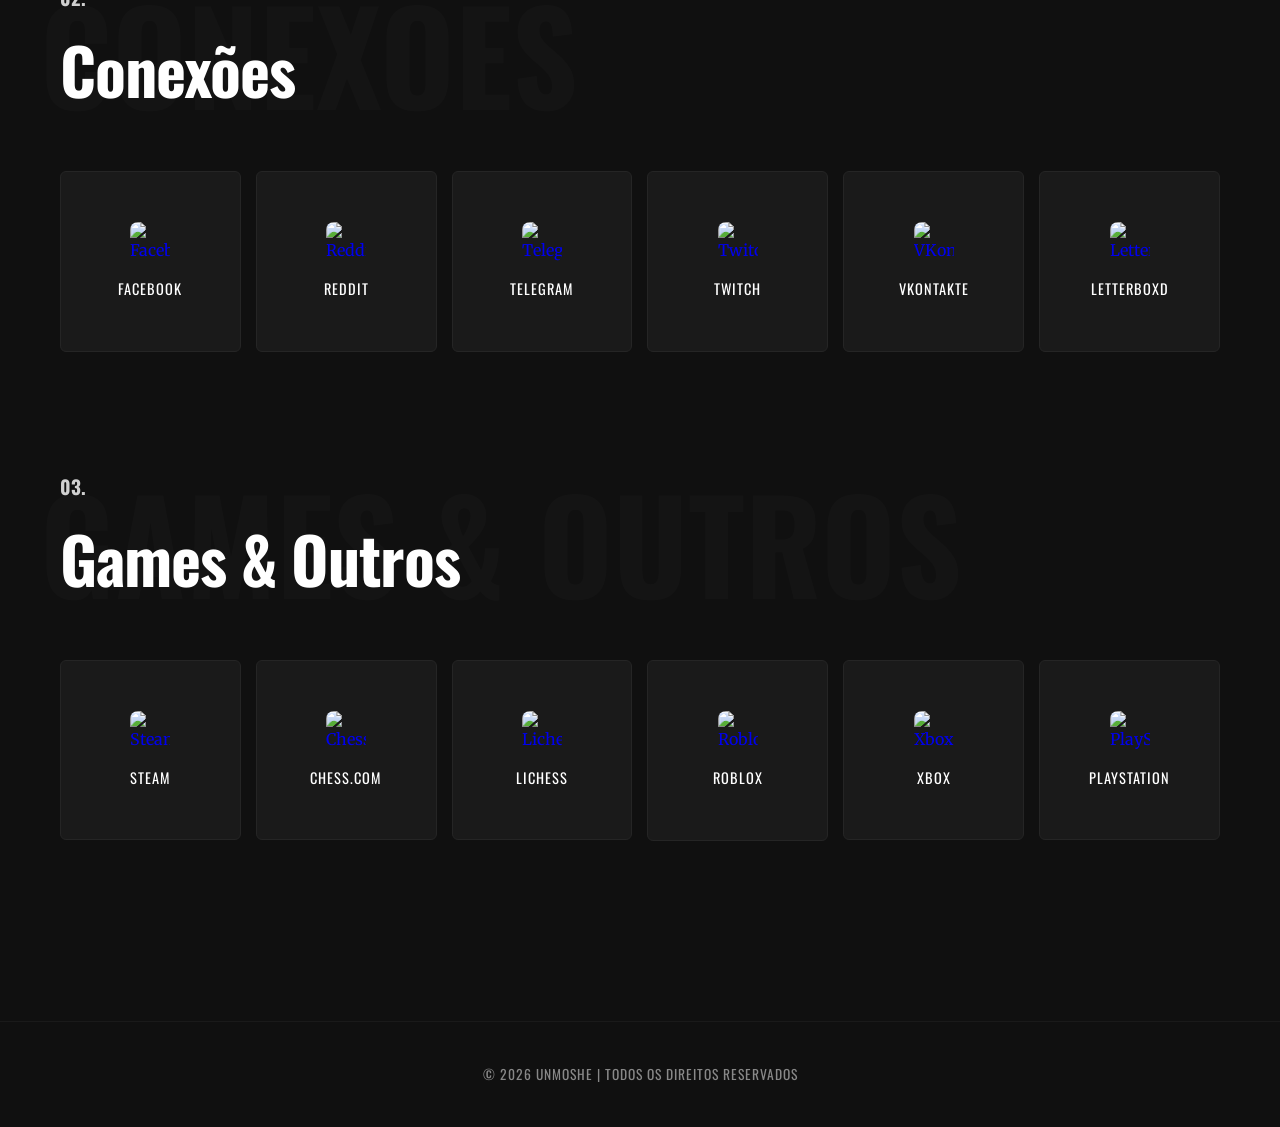
==== commit 9ee9defa: "dGVyIDE1IHNldCAyMDI2IDA0OjA5OjQxIC0wMwo=" ====
--- a/index.html
+++ b/index.html
@@ -590,9 +590,9 @@
 
                     <div class="services-grid">
                         <a href="https://somostodosateus.github.io" target="_blank" class="service-card highlight">
-                            <img src="icons/STA.webp" alt="StA" class="service-icon">
-                            <h3 class="service-title">StA</h3>
-                            <p class="service-desc">Acesse o portal Somos todos Ateus. Filosofia, debates e artigos sobre ceticismo.</p>
+                            <img src="icons/RLGOVER.webp" alt="Religiover" class="service-icon">
+                            <h3 class="service-title">Religiover</h3>
+                            <p class="service-desc">Acesse o portal ateísta. Filosofia, memes e conteúdo anti-religioso.</p>
                         </a>
 
                         <a href="https://subsoloalternativo.github.io" target="_blank" class="service-card">
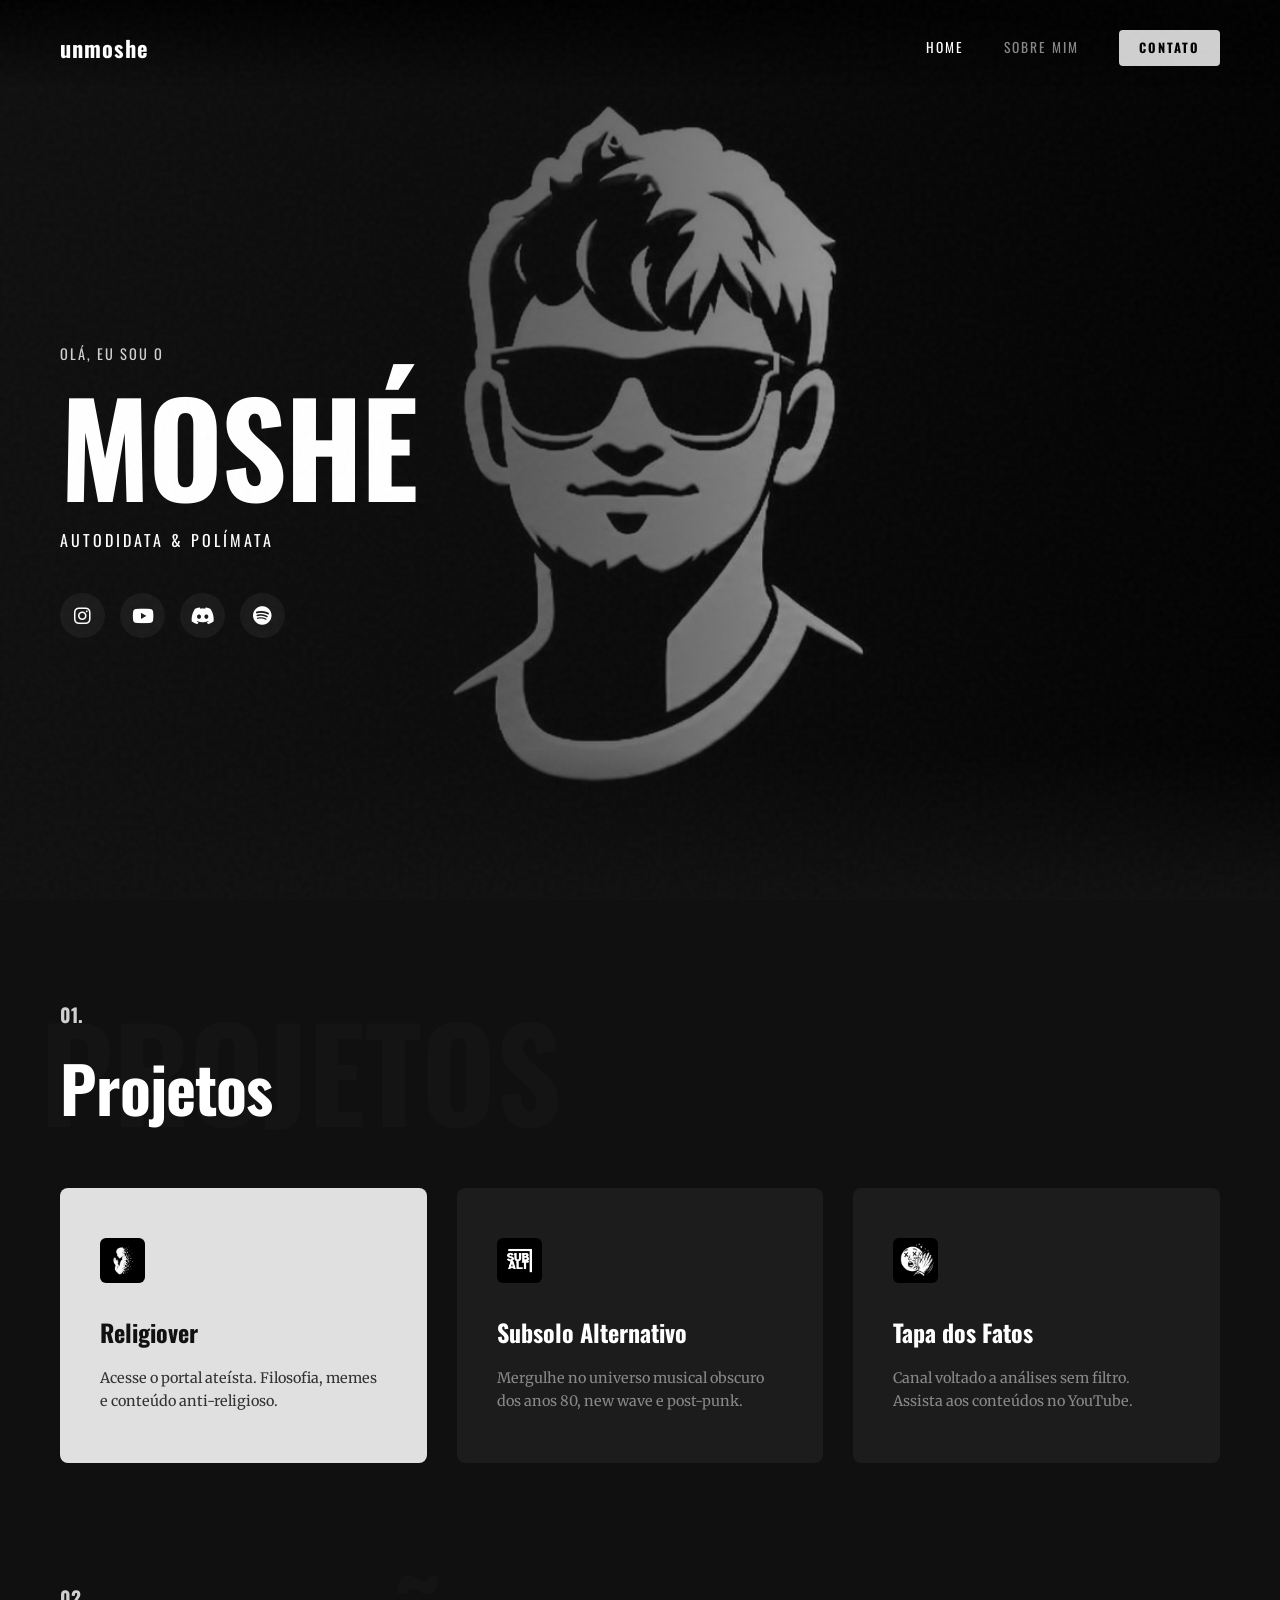
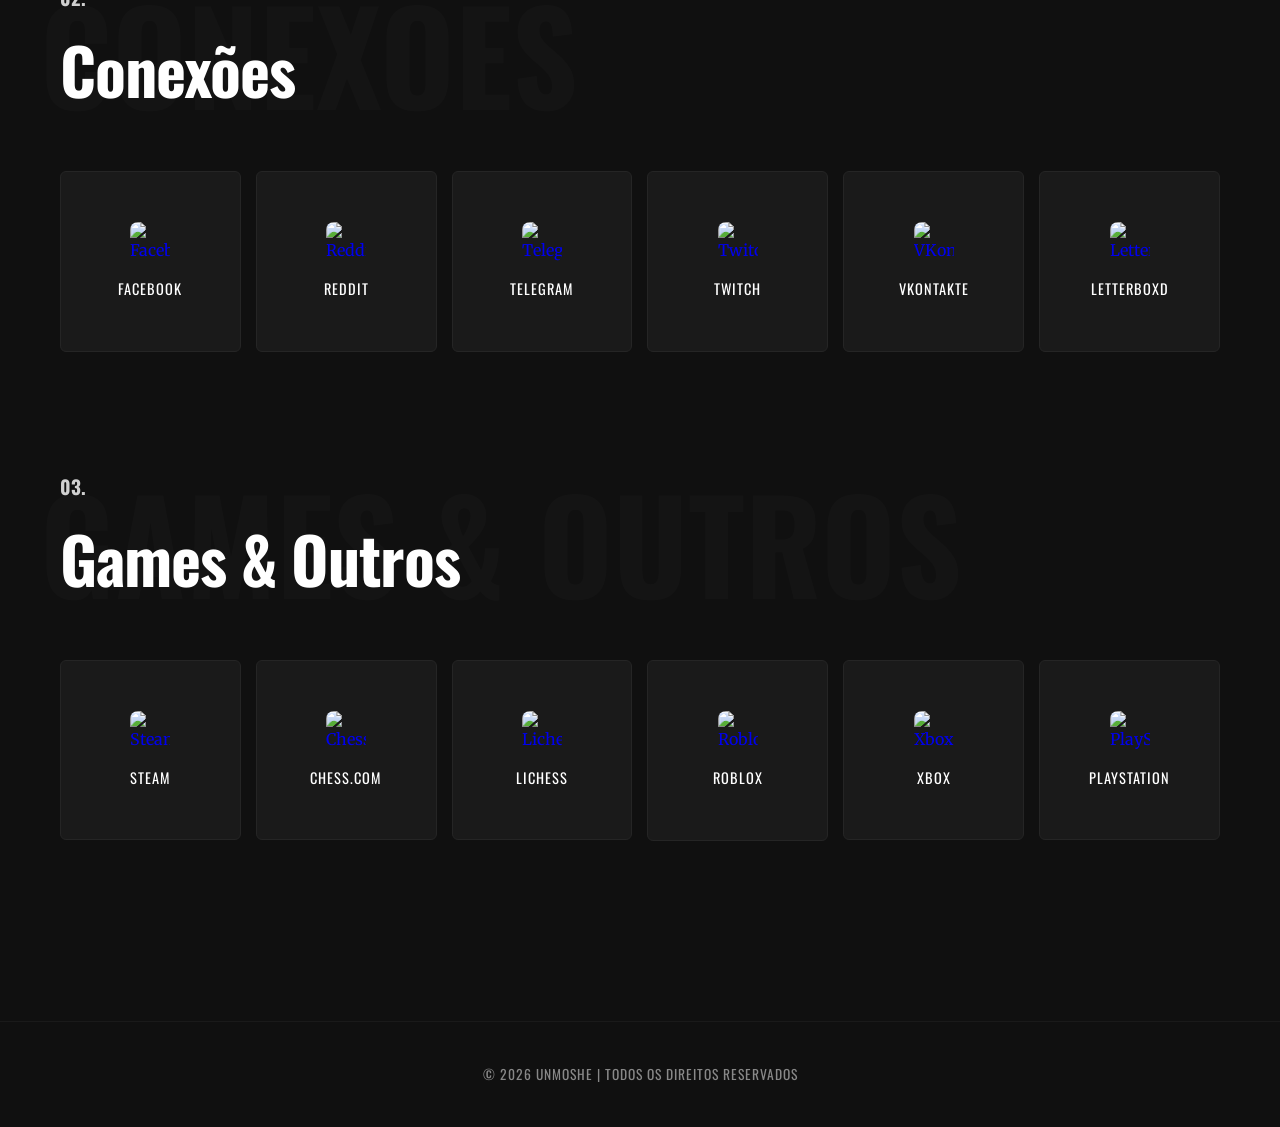
==== commit 3b9e2d6b: "6fcd222811af6c9d43461b37c8705d7dda3852628fb8b0b7c44a36210d3eba14" ====
--- a/index.html
+++ b/index.html
@@ -21,7 +21,7 @@
             --bg-card: #1c1c1c;
             --text-pure: #ffffff;
             --text-muted: #888888;
-            --accent-color: #d0d0d0; /* Cinza claro substituindo o laranja */
+            --accent-color: #d0d0d0;
             --accent-highlight: #e0e0e0;
             --font-heading: 'Oswald', sans-serif;
             --font-body: 'Merriweather', serif;
@@ -157,9 +157,8 @@
             height: 100%;
             background: linear-gradient(90deg, rgba(16,16,16,0.95) 0%, rgba(16,16,16,0.6) 50%, rgba(16,16,16,0.1) 100%);
             z-index: 2;
-            pointer-events: none; /* Correção: Evita bloquear cliques */
-        }
-        /* Gradiente para fundir o hero com o resto da página */
+            pointer-events: none;
+        }
         .hero-bottom-fade {
             position: absolute;
             bottom: 0;
@@ -168,7 +167,7 @@
             height: 150px;
             background: linear-gradient(to top, var(--bg-pure) 0%, transparent 100%);
             z-index: 3;
-            pointer-events: none; /* Correção: Evita bloquear cliques */
+            pointer-events: none;
         }
         .hero-content {
             position: relative;
@@ -273,23 +272,6 @@
             text-transform: uppercase;
             pointer-events: none;
             white-space: nowrap;
-        }
-        .view-all-btn {
-            background-color: #222;
-            color: var(--text-pure);
-            font-family: var(--font-heading);
-            padding: 12px 25px;
-            font-size: 0.8rem;
-            text-transform: uppercase;
-            letter-spacing: 1px;
-            text-decoration: none;
-            border-radius: 4px;
-            transition: background-color 0.3s ease;
-            position: relative;
-            z-index: 2;
-        }
-        .view-all-btn:hover {
-            background-color: #333;
         }
 
         /* ==========================================================================
@@ -316,7 +298,6 @@
         .service-card:hover {
             transform: translateY(-10px);
         }
-        /* O primeiro card destacado */
         .service-card.highlight {
             background-color: var(--accent-highlight);
         }
@@ -385,64 +366,215 @@
         }
 
         /* ==========================================================================
-           Ebooks Section (Estilo Videos do Template)
+           Página Sobre (Nova Estrutura)
            ========================================================================== */
-        .ebook-grid {
-            display: grid;
-            grid-template-columns: repeat(auto-fit, minmax(320px, 1fr));
-            gap: 30px;
-        }
-        .ebook-card-template {
-            position: relative;
-            border-radius: 8px;
-            overflow: hidden;
-            text-decoration: none;
-            display: block;
-            aspect-ratio: 3/4;
-        }
-        .ebook-card-template img {
-            width: 100%;
-            height: 100%;
-            object-fit: cover;
-            transition: transform 0.5s ease;
-        }
-        .ebook-card-template:hover img {
-            transform: scale(1.05);
-        }
-        .ebook-overlay {
-            position: absolute;
-            top: 0;
-            left: 0;
-            width: 100%;
-            height: 100%;
-            background: linear-gradient(to top, rgba(0,0,0,0.9) 0%, rgba(0,0,0,0.2) 50%, rgba(0,0,0,0) 100%);
+        .about-intro-block {
             display: flex;
             flex-direction: column;
-            justify-content: flex-end;
-            padding: 30px;
-        }
-        .ebook-icon-play {
+            align-items: center;
+            gap: 18px;
+            margin-bottom: 50px;
+            text-align: center;
+        }
+        .about-avatar {
+            width: 110px;
+            height: 110px;
+            border-radius: 50%;
+            background: linear-gradient(135deg, #262626, #161616);
+            display: flex;
+            align-items: center;
+            justify-content: center;
+            font-size: 3.2rem;
+            color: var(--accent-color);
+            border: 2px solid #2e2e2e;
+            box-shadow: 0 0 40px rgba(255,255,255,0.03);
+            flex-shrink: 0;
+        }
+        .about-tagline {
+            font-family: var(--font-heading);
+            font-size: 0.9rem;
+            letter-spacing: 3px;
+            text-transform: uppercase;
+            color: var(--accent-color);
+        }
+        .about-lead {
+            max-width: 820px;
+            margin: 0 auto 60px;
+            text-align: center;
+            position: relative;
+            z-index: 2;
+        }
+        .about-lead p {
+            font-size: 1.1rem;
+            line-height: 1.9;
+            color: var(--text-muted);
+        }
+        .about-lead strong {
+            color: var(--text-pure);
+        }
+
+        /* Ficha Técnica */
+        .about-facts {
+            display: grid;
+            grid-template-columns: repeat(auto-fit, minmax(160px, 1fr));
+            gap: 15px;
+            margin-bottom: 70px;
+        }
+        .fact-card {
+            background: var(--bg-card);
+            border: 1px solid #252525;
+            border-radius: 8px;
+            padding: 28px 18px;
+            text-align: center;
+            transition: transform 0.35s ease, border-color 0.35s ease;
+        }
+        .fact-card:hover {
+            transform: translateY(-6px);
+            border-color: var(--accent-color);
+        }
+        .fact-card i {
+            font-size: 1.5rem;
+            color: var(--accent-color);
+            margin-bottom: 14px;
+            display: block;
+        }
+        .fact-label {
+            display: block;
+            font-family: var(--font-heading);
+            font-size: 0.7rem;
+            letter-spacing: 2px;
+            text-transform: uppercase;
+            color: var(--text-muted);
+            margin-bottom: 6px;
+        }
+        .fact-value {
+            display: block;
+            font-family: var(--font-heading);
+            font-size: 1.05rem;
+            color: var(--text-pure);
+            font-weight: 700;
+            letter-spacing: 1px;
+        }
+
+        /* Título de seção interna */
+        .about-section-title {
+            font-family: var(--font-heading);
+            font-size: 1.7rem;
+            color: var(--text-pure);
+            text-transform: uppercase;
+            letter-spacing: 2px;
+            margin-bottom: 30px;
+            position: relative;
+            padding-bottom: 15px;
+        }
+        .about-section-title::after {
+            content: '';
             position: absolute;
-            top: 50%;
-            left: 50%;
-            transform: translate(-50%, -50%);
+            bottom: 0;
+            left: 0;
+            width: 60px;
+            height: 3px;
+            background: var(--accent-color);
+        }
+
+        /* Grid de Interesses */
+        .interest-grid {
+            display: grid;
+            grid-template-columns: repeat(auto-fit, minmax(260px, 1fr));
+            gap: 20px;
+            margin-bottom: 70px;
+        }
+        .interest-card {
+            background: var(--bg-card);
+            border-left: 3px solid var(--accent-color);
+            border-radius: 6px;
+            padding: 30px 26px;
+            transition: transform 0.35s ease, background 0.35s ease;
+        }
+        .interest-card:hover {
+            transform: translateX(6px);
+            background: #222;
+        }
+        .interest-card i {
+            font-size: 1.5rem;
             color: var(--accent-color);
-            font-size: 3rem;
-            opacity: 0.8;
-            transition: opacity 0.3s ease, transform 0.3s ease;
-        }
-        .ebook-card-template:hover .ebook-icon-play {
-            opacity: 1;
-            transform: translate(-50%, -50%) scale(1.1);
-        }
-        .ebook-card-title {
-            font-family: var(--font-heading);
-            color: var(--text-pure);
-            font-size: 1.5rem;
-            font-weight: 700;
+            margin-bottom: 16px;
+            display: block;
+        }
+        .interest-card h4 {
+            font-family: var(--font-heading);
+            font-size: 1.15rem;
+            color: var(--text-pure);
             text-transform: uppercase;
             letter-spacing: 1px;
-            margin-bottom: 5px;
+            margin-bottom: 10px;
+        }
+        .interest-card p {
+            font-size: 0.92rem;
+            color: var(--text-muted);
+            line-height: 1.65;
+        }
+
+        /* Quote Box */
+        .about-quote-box {
+            position: relative;
+            background: linear-gradient(135deg, #1a1a1a 0%, #141414 100%);
+            border: 1px solid #2a2a2a;
+            border-radius: 10px;
+            padding: 55px 45px;
+            margin: 0 auto 70px;
+            max-width: 900px;
+            text-align: center;
+            overflow: hidden;
+        }
+        .about-quote-box::before {
+            content: '';
+            position: absolute;
+            top: -50%;
+            left: -50%;
+            width: 200%;
+            height: 200%;
+            background: radial-gradient(circle at 30% 20%, rgba(255,255,255,0.04) 0%, transparent 60%);
+            pointer-events: none;
+        }
+        .about-quote-box i {
+            font-size: 2rem;
+            color: var(--accent-color);
+            opacity: 0.4;
+            margin-bottom: 22px;
+            display: block;
+            position: relative;
+        }
+        .about-quote-box p {
+            font-family: var(--font-body);
+            font-style: italic;
+            font-size: 1.2rem;
+            color: var(--text-pure);
+            line-height: 1.85;
+            position: relative;
+        }
+
+        /* Fechamento */
+        .about-closing {
+            max-width: 800px;
+            margin: 0 auto;
+            text-align: center;
+            padding-top: 45px;
+            border-top: 1px solid #1f1f1f;
+        }
+        .about-closing p {
+            font-size: 1rem;
+            line-height: 1.85;
+            color: var(--text-muted);
+            margin-bottom: 18px;
+        }
+        .about-closing p:first-child {
+            color: var(--text-pure);
+            font-size: 1.15rem;
+            margin-bottom: 25px;
+        }
+        .about-closing strong {
+            color: var(--text-pure);
         }
 
         /* ==========================================================================
@@ -458,28 +590,6 @@
         @keyframes fadeIn {
             from { opacity: 0; }
             to { opacity: 1; }
-        }
-
-        /* ==========================================================================
-           Página Sobre
-           ========================================================================== */
-        .about-text {
-            font-size: 1.05rem; 
-            color: var(--text-muted);
-            line-height: 1.9;
-            margin-bottom: 25px;
-            font-weight: 300;
-        }
-        .about-text strong {
-            color: var(--text-pure);
-        }
-        .about-quote {
-            border-left: 2px solid var(--accent-color);
-            padding-left: 20px;
-            margin: 40px 0;
-            font-style: italic;
-            color: var(--text-pure);
-            font-size: 1.1rem;
         }
 
         /* ==========================================================================
@@ -502,7 +612,7 @@
         }
 
         /* ==========================================================================
-           RESPONSIVIDADE MOBILE
+           RESPONSIVIDADE
            ========================================================================== */
         @media (max-width: 900px) {
             .hero-title { font-size: 5rem; }
@@ -510,32 +620,110 @@
             .section-watermark { font-size: 5rem; left: 0; }
             .section-header { flex-direction: column; align-items: flex-start; gap: 20px; }
         }
+
         @media (max-width: 768px) {
-            .nav-container { flex-direction: column; gap: 15px; background: rgba(0,0,0,0.9); }
-            .nav-links { flex-wrap: wrap; justify-content: center; gap: 15px; }
+            /* Navbar compacta em linha única */
+            .navbar {
+                background: rgba(0,0,0,0.92);
+                padding-top: 0;
+                -webkit-backdrop-filter: blur(8px);
+                backdrop-filter: blur(8px);
+            }
+            .nav-container {
+                flex-direction: row;
+                justify-content: space-between;
+                gap: 10px;
+                padding: 12px 15px;
+            }
+            .logo-text .title { font-size: 1.1rem; }
+            .nav-links {
+                flex-wrap: nowrap;
+                gap: 12px;
+                justify-content: flex-end;
+            }
+            .nav-links a {
+                font-size: 0.65rem;
+                letter-spacing: 1px;
+            }
+            .btn-talk {
+                padding: 6px 10px;
+                font-size: 0.65rem !important;
+            }
+
+            .container-inner { padding: 85px 15px 50px 15px; }
+
+            .hero-content { margin-top: 30px; padding: 0 20px; }
             .hero-title { font-size: 4rem; }
+            .hero-role { font-size: 0.85rem; letter-spacing: 2px; margin-bottom: 30px; }
+
+            .section-title { font-size: 2.5rem; }
+            .section-watermark { font-size: 4rem; }
+
             .services-grid { grid-template-columns: repeat(3, 1fr); gap: 10px; }
-            .service-card { padding: 15px 10px; align-items: center; text-align: center; }
+            .service-card { padding: 18px 10px; align-items: center; text-align: center; }
             .service-icon { margin-bottom: 10px; width: 35px; height: 35px; }
-            .service-title { font-size: 0.85rem; margin-bottom: 0; }
+            .service-title { font-size: 0.85rem; margin-bottom: 0; word-break: break-word; }
             .service-desc { display: none; }
+
             .grid-container { grid-template-columns: repeat(3, 1fr); gap: 10px; }
-            .container-inner { padding-top: 160px; } /* Ajuste de padding para compensar navbar alto */
-        }
+
+            /* Sobre — mobile */
+            .about-avatar { width: 85px; height: 85px; font-size: 2.4rem; }
+            .about-tagline { font-size: 0.78rem; letter-spacing: 2px; }
+            .about-lead p { font-size: 1rem; }
+            .about-facts { grid-template-columns: repeat(2, 1fr); gap: 12px; }
+            .about-quote-box { padding: 40px 25px; }
+            .about-quote-box p { font-size: 1.05rem; }
+            .about-section-title { font-size: 1.4rem; }
+        }
+
         @media (max-width: 480px) {
+            .container-inner { padding: 75px 12px 40px 12px; }
+
             .hero-title { font-size: 3rem; }
+            .hero-role { font-size: 0.75rem; letter-spacing: 1.5px; }
+            .hero-socials { gap: 10px; }
+            .hero-socials a { width: 40px; height: 40px; font-size: 1rem; }
+
+            .section-title { font-size: 2rem; }
             .section-watermark { font-size: 3.5rem; }
+            .section-number { font-size: 1rem; }
+
+            .services-grid { gap: 8px; }
+            .service-card { padding: 14px 6px; }
+            .service-title { font-size: 0.75rem; line-height: 1.2; }
+            .service-icon { width: 30px; height: 30px; margin-bottom: 8px; }
+
             .grid-container { grid-template-columns: repeat(3, 1fr); gap: 8px; }
-            .grid-card { padding: 10px; }
+            .grid-card { padding: 10px 5px; }
             .grid-card .favicon { width: 30px; height: 30px; margin-bottom: 8px; }
-            .grid-card span { font-size: 0.7rem; }
-            .ebook-grid { grid-template-columns: 1fr; }
+            .grid-card span { font-size: 0.65rem; letter-spacing: 0.5px; word-break: break-word; }
+
+            /* Sobre — mobile pequeno */
+            .about-facts { grid-template-columns: repeat(2, 1fr); gap: 10px; }
+            .fact-card { padding: 18px 10px; }
+            .fact-card i { font-size: 1.2rem; margin-bottom: 8px; }
+            .fact-label { font-size: 0.6rem; letter-spacing: 1px; }
+            .fact-value { font-size: 0.85rem; }
+            .interest-grid { grid-template-columns: 1fr; gap: 14px; }
+            .interest-card { padding: 24px 20px; }
+            .about-quote-box { padding: 30px 20px; margin-bottom: 50px; }
+            .about-quote-box p { font-size: 0.98rem; }
+            .about-quote-box i { font-size: 1.5rem; margin-bottom: 15px; }
+            .about-closing p { font-size: 0.92rem; }
+            .about-closing p:first-child { font-size: 1.05rem; }
+        }
+
+        @media (max-width: 380px) {
+            .nav-links a { font-size: 0.6rem; letter-spacing: 0.5px; }
+            .btn-talk { padding: 5px 8px; font-size: 0.6rem !important; }
+            .logo-text .title { font-size: 1rem; }
+            .hero-title { font-size: 2.6rem; }
         }
     </style>
 </head>
 <body>
 
-    <!-- Container do Particles.js com pointer-events: none; para liberar os cliques dos botões abaixo -->
     <div id="particles-js" style="position: fixed; width: 100%; height: 100%; top: 0; left: 0; z-index: 1; pointer-events: none;"></div>
 
     <header class="navbar">
@@ -548,7 +736,6 @@
             <nav class="nav-links">
                 <a href="#inicio" onclick="mudarPagina(event, 'inicio', this)" class="nav-btn active">Home</a>
                 <a href="#sobre" onclick="mudarPagina(event, 'sobre', this)" class="nav-btn">Sobre Mim</a>
-                <a href="#ebooks" onclick="mudarPagina(event, 'ebooks', this)" class="nav-btn">Ebooks</a>
                 <a href="https://instagram.com/unmoshe" target="_blank" class="nav-btn btn-talk">CONTATO</a>
             </nav>
         </div>
@@ -558,7 +745,6 @@
         
         <div id="inicio" class="secao-pagina secao-ativa">
             
-            <!-- Hero Fullscreen substituindo a entrada antiga -->
             <section class="hero-fullscreen">
                 <div class="hero-overlay"></div>
                 <div class="hero-content">
@@ -578,7 +764,6 @@
 
             <div class="container-inner">
                 
-                <!-- Projetos no estilo "Services" do template -->
                 <section id="projetos" class="content-section">
                     <div class="section-header">
                         <div class="title-wrap">
@@ -685,8 +870,10 @@
             </div>
         </div>
 
+        <!-- ============== SOBRE MIM (NOVA ESTRUTURA) ============== -->
         <div id="sobre" class="secao-pagina">
             <div class="container-inner">
+                
                 <div class="section-header" style="justify-content: center; text-align: center;">
                     <div class="title-wrap">
                         <span class="section-number">Sobre</span>
@@ -694,82 +881,93 @@
                         <span class="section-watermark" style="left: 50%; transform: translate(-50%, -50%);">UNMOSHE</span>
                     </div>
                 </div>
-                
-                <div style="max-width: 800px; margin: 0 auto; position: relative; z-index: 2;">
-                    <p class="about-text">
-                        Na minha bio diz "Autodidata e polímata". Em bom português: eu tenho uma certa alergia ao tédio e aprendo sozinho o que me dá na telha. Meus projetos e designs são invariavelmente criados usando temas dark, sempre com fundo preto. E antes que você pergunte, não, não é porque eu sou um rockeiro revoltado com a sociedade. É simplesmente porque preto é a minha cor favorita.
-                    </p>
-        
-                    <p class="about-text">
-                        Tenho um interesse bem particular por armas e táticas militares, bem como sou fascinado pelo universo <strong>007</strong>. Apesar disso sou um cara tranquilo. Tão tranquilo que fisicamente eu não tenho medo de absolutamente nada. O meu único e verdadeiro terror? É não viver a vida que eu secretamente idealizo na minha cabeça. O que é exatamente? Bom, isso só eu e Deus sabemos.
-                    </p>
-        
-                    <p class="about-text">
-                        E falando Nele: sou um ateu com nome cristão e prestes a mudar para um nome judeu. Confuso? Um pouco. Mas isso não significa que eu seja uma pessoa ruim como a maioria gosta de deduzir sobre quem não acredita em alguém que não tem corpo físico e não dá sinal de vida. Eu adoro uma boa bebida alcoólica para acompanhar a vida, mas calma lá, não sou alcoólatra. Sou apenas um entusiasta focado nos pequenos prazeres.
-                    </p>
-        
-                    <div class="about-quote">
-                        "Minha verdadeira paixão está nos anos 80. Meu gosto musical é uma viagem direta pra essa década: new wave, rock, metal e post-punk. Se tiver um sintetizador deprê, eu tô dando play."
-                    </div>
-        
-                    <p class="about-text">
-                        No cinema, eu exijo um pouco mais de capricho. Gosto de filmes realistas que tenham um bom <em>gore</em> (se for de ação ou terror), e sou fã de um bom terror psicológico que te faz duvidar da própria sanidade. Agora, se for pra assistir um drama, precisa ter uma sacada intelectual extremamente afiada, daquelas que as pessoas comuns não entenderiam. Sim, sou um pouco pedante com roteiros. Caso não tenha violência explícita ou crítica altamente intelectual, que pelo menos seja algo insano e meio megalomaníaco.
-                    </p>
-        
-                    <p class="about-text">
-                        Para balancear esse intelecto todo, minha rotina básica inclui assistir a alguém ser desmaiado no <strong>UFC</strong> e acompanhar futebol. Também assisto a vários vídeos de viagens. E quando estou em um estado de espírito completamente zen e despreocupado com o mundo? Eu simplesmente ligo a televisão e fico assistindo a partidas de tênis. 
-                    </p>
-        
-                    <p class="about-text">
-                        Ah, eu adoro animais. Exceto cobras. Cobras podem ficar bem longe de mim. Também odeio insetos no geral, mas tenho uma estranha mania: adoro observar formigas e aranhas trabalhando. Elas sempre foram o meu entretenimento natural desde criança. Fico lá, olhando, e evito ao máximo matá-las. Deixo elas pagarem o aluguel com o trabalho braçal.
-                    </p>
-        
-                    <p class="about-text" style="margin-top: 50px; text-align: center; border-top: 1px solid #333; padding-top: 50px;">
-                        <strong>No fim das contas, sou um cara reservado.</strong><br><br> Tudo o que você acabou de ler é a amostra grátis. O resto da minha vida ou é privado demais para a internet, ou você vai ter que ler algum dos meus ebooks para descobrir os detalhes. Vai lá na aba "Ebooks", escolhe o seu veneno e me ajuda a financiar a minha vida secretamente idealizada.
+
+                <!-- Avatar + Tagline -->
+                <div class="about-intro-block">
+                    <div class="about-avatar">
+                        <i class="fas fa-user-secret"></i>
+                    </div>
+                    <p class="about-tagline">Autodidata · Ateu · Entusiasta dos Anos 80</p>
+                </div>
+
+                <!-- Lead -->
+                <div class="about-lead">
+                    <p>
+                        Na minha bio diz "Autodidata e polímata". Em bom português: eu tenho uma certa alergia ao tédio e aprendo sozinho o que me dá na telha. Meus projetos e designs são invariavelmente criados usando temas dark, sempre com fundo preto. E antes que você pergunte, <strong>não, não é porque eu sou um rockeiro revoltado</strong> com a sociedade — é simplesmente porque preto é a minha cor favorita.
                     </p>
                 </div>
-            </div>
-        </div>
-
-        <div id="ebooks" class="secao-pagina">
-            <div class="container-inner">
-                <div class="section-header">
-                    <div class="title-wrap">
-                        <span class="section-number">Ebooks</span>
-                        <h2 class="section-title">Obras Publicadas</h2>
-                        <span class="section-watermark">Publicações</span>
+
+                <!-- Ficha técnica -->
+                <div class="about-facts">
+                    <div class="fact-card">
+                        <i class="fas fa-user-secret"></i>
+                        <span class="fact-label">Nome</span>
+                        <span class="fact-value">Moshé</span>
+                    </div>
+                    <div class="fact-card">
+                        <i class="fas fa-music"></i>
+                        <span class="fact-label">Vibe</span>
+                        <span class="fact-value">Anos 80</span>
+                    </div>
+                    <div class="fact-card">
+                        <i class="fas fa-cross"></i>
+                        <span class="fact-label">Crença</span>
+                        <span class="fact-value">Ateu</span>
+                    </div>
+                    <div class="fact-card">
+                        <i class="fas fa-palette"></i>
+                        <span class="fact-label">Cor</span>
+                        <span class="fact-value">Preto</span>
                     </div>
                 </div>
-        
-                <section class="content-section">
-                    <div class="ebook-grid">
-                        
-                        <a href="https://pay.kiwify.com.br/Dq0bUT7" target="_blank" class="ebook-card-template">
-                            <img src="https://aws-assets.kiwify.com.br/iWRlDEE5hlcksuA/cristianismo-s.a_02e4355a25114b40bc110ca269c1536f.jpeg" alt="Capa Cristianismo S.A.">
-                            <i class="fas fa-shopping-cart ebook-icon-play"></i>
-                            <div class="ebook-overlay">
-                                <h3 class="ebook-card-title">Cristianismo S.A.</h3>
-                            </div>
-                        </a>
-        
-                        <a href="https://pay.kiwify.com.br/ZLMUDSc" target="_blank" class="ebook-card-template">
-                            <img src="https://aws-assets.kiwify.com.br/iWRlDEE5hlcksuA/mafia-do-dizimo_e6e3e30141d84a22a335a4632bea7aca.jpeg" alt="Capa A Máfia do Dízimo">
-                            <i class="fas fa-shopping-cart ebook-icon-play"></i>
-                            <div class="ebook-overlay">
-                                <h3 class="ebook-card-title">A Máfia do Dízimo</h3>
-                            </div>
-                        </a>
-        
-                        <a href="https://pay.kiwify.com.br/ipb0t3N" target="_blank" class="ebook-card-template">
-                            <img src="https://aws-assets.kiwify.com.br/iWRlDEE5hlcksuA/evangelistao_308de3a440bd40b4941f566f86d95672.jpeg" alt="Capa Sobrevivendo ao Evangelistão">
-                            <i class="fas fa-shopping-cart ebook-icon-play"></i>
-                            <div class="ebook-overlay">
-                                <h3 class="ebook-card-title">Sobrevivendo ao<br>Evangelistão</h3>
-                            </div>
-                        </a>
-        
-                    </div>
-                </section>
+
+                <!-- Interesses -->
+                <h3 class="about-section-title">Interesses</h3>
+                <div class="interest-grid">
+                    <div class="interest-card">
+                        <i class="fas fa-music"></i>
+                        <h4>Música</h4>
+                        <p>New wave, rock, metal e post-punk. Se tiver um sintetizador deprê, eu tô dando play.</p>
+                    </div>
+                    <div class="interest-card">
+                        <i class="fas fa-film"></i>
+                        <h4>Cinema</h4>
+                        <p>Gore realista, terror psicológico e dramas com sacadas intelectuais afiadas. Sem violência ou crítica? Que seja insano e megalomaníaco.</p>
+                    </div>
+                    <div class="interest-card">
+                        <i class="fas fa-fist-raised"></i>
+                        <h4>Esportes</h4>
+                        <p>UFC, futebol e tênis. Alguém sendo nocauteado é entretenimento de qualidade; tênis é o meu estado zen.</p>
+                    </div>
+                    <div class="interest-card">
+                        <i class="fas fa-crosshairs"></i>
+                        <h4>Armas & Táticas</h4>
+                        <p>Fascinado por táticas militares e pelo universo 007. James Bond aprova — e eu também.</p>
+                    </div>
+                    <div class="interest-card">
+                        <i class="fas fa-bug"></i>
+                        <h4>Animais</h4>
+                        <p>Adoro animais — exceto cobras. Insetos? Nem tanto, mas formigas e aranhas pagam o aluguel com trabalho braçal.</p>
+                    </div>
+                    <div class="interest-card">
+                        <i class="fas fa-chess-knight"></i>
+                        <h4>Games & Xadrez</h4>
+                        <p>Xadrez, Steam e bons jogos. Estratégia, raciocínio e lazer — a vida precisa dos três.</p>
+                    </div>
+                </div>
+
+                <!-- Quote -->
+                <div class="about-quote-box">
+                    <i class="fas fa-quote-left"></i>
+                    <p>"Minha verdadeira paixão está nos anos 80. Meu gosto musical é uma viagem direta pra essa década: new wave, rock, metal e post-punk. Se tiver um sintetizador deprê, eu tô dando play."</p>
+                </div>
+
+                <!-- Fechamento -->
+                <div class="about-closing">
+                    <p><strong>No fim das contas, sou um cara reservado.</strong></p>
+                    <p>Tudo o que você acabou de ler é a amostra grátis. O resto da minha vida ou é privado demais para a internet, ou você vai ter que me conhecer pessoalmente para descobrir os detalhes. Um abraço e até a próxima.</p>
+                </div>
+
             </div>
         </div>
 
@@ -779,7 +977,6 @@
         <span class="copyright">© 2026 unmoshe | Todos os direitos reservados</span>
     </footer>
 
-    <!-- Adicionando a biblioteca de partículas e a injeção JSON para interatividade -->
     <script src="https://cdn.jsdelivr.net/particles.js/2.0.0/particles.min.js"></script>
     <script>
         particlesJS("particles-js", {
@@ -793,7 +990,7 @@
                 "move": { "enable": true, "speed": 1.5, "direction": "none", "random": true, "out_mode": "out" }
             },
             "interactivity": {
-                "detect_on": "window", /* Ele continuará pegando as interações da página perfeitamente mesmo após a modificação! */
+                "detect_on": "window",
                 "events": {
                     "onhover": { "enable": true, "mode": "grab" },
                     "onclick": { "enable": true, "mode": "push" },
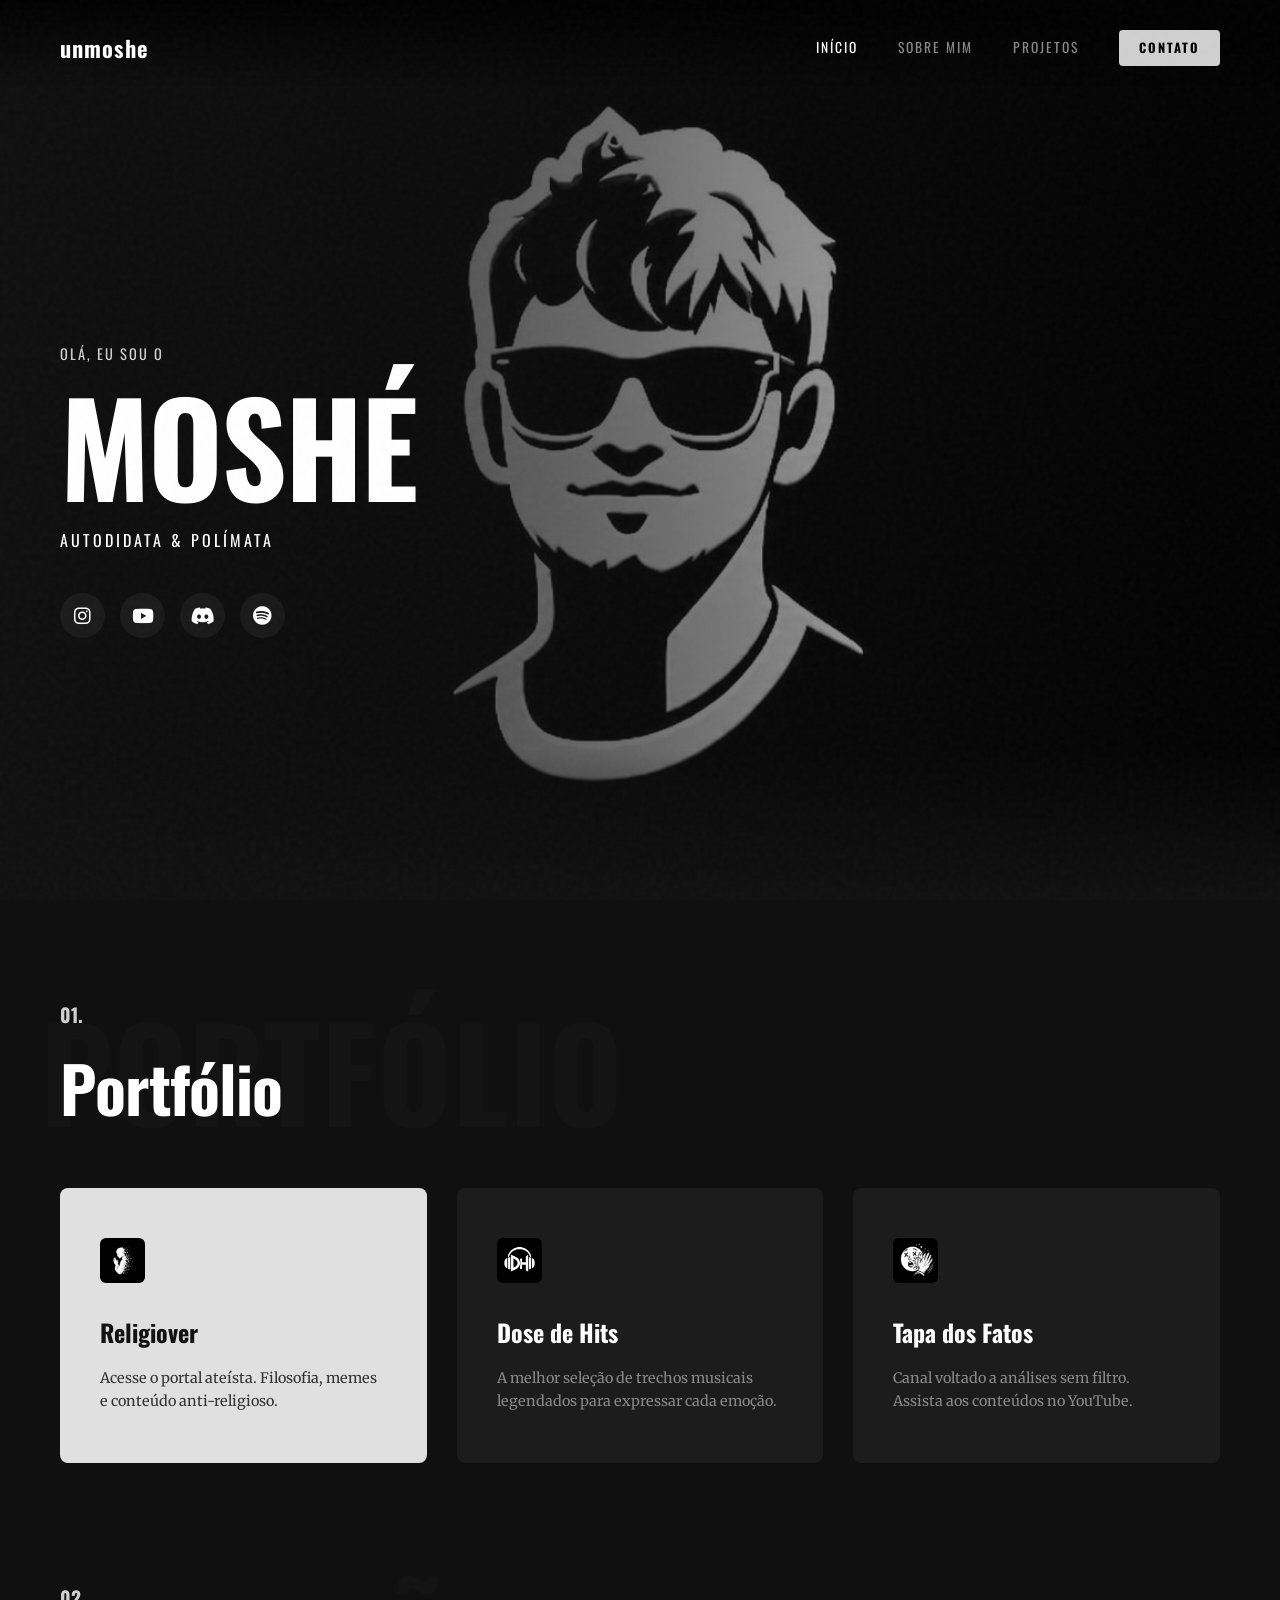
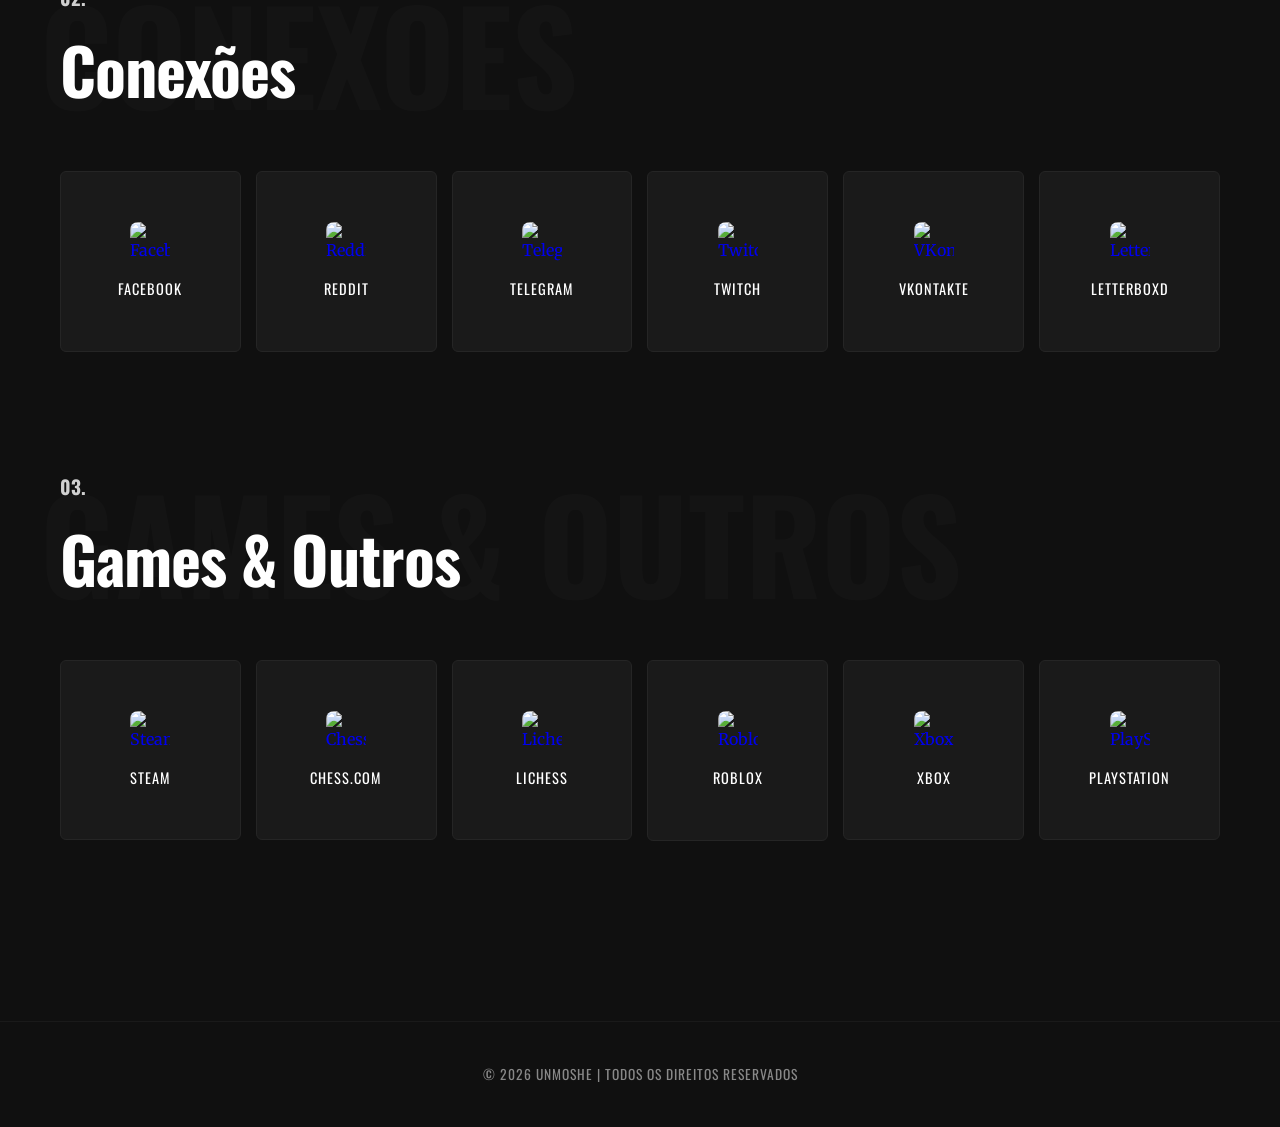
==== commit 9b7c5cbd: "b5f79c5b96160060b629a9ef44064f0bbeee9e721f86f4ddad167c6f0b143aeb" ====
--- a/index.html
+++ b/index.html
@@ -4,16 +4,16 @@
     <meta charset="UTF-8">
     <meta name="viewport" content="width=device-width, initial-scale=1.0">
     <title>unmoshe</title>
-    
+
     <link rel="icon" type="image/x-icon" href="favicon.ico">
-    
+
     <link href="https://fonts.googleapis.com/css2?family=Merriweather:ital,wght@0,300;0,400;0,700;1,400&family=Oswald:wght@400;500;700&display=swap" rel="stylesheet">
-    
+
     <link rel="stylesheet" href="https://cdnjs.cloudflare.com/ajax/libs/font-awesome/6.0.0-beta3/css/all.min.css" />
 
     <style>
         /* ==========================================================================
-           Configurações Base e Identidade Visual (Tema Monocromático Premium)
+           #BASE - Variáveis, Reset e Corpo
            ========================================================================== */
         :root {
             --bg-pure: #101010;
@@ -41,14 +41,13 @@
             line-height: 1.6;
             overflow-x: hidden;
             position: relative;
-            -webkit-user-select: none;   
-            -moz-user-select: none;      
-            -ms-user-select: none;       
-            user-select: none;           
-            -webkit-touch-callout: none; 
-        }
-
-        /* Efeito de Ruído no Fundo */
+            -webkit-user-select: none;
+            -moz-user-select: none;
+            -ms-user-select: none;
+            user-select: none;
+            -webkit-touch-callout: none;
+        }
+
         body::before {
             content: "";
             position: fixed;
@@ -72,7 +71,7 @@
         }
 
         /* ==========================================================================
-           Navegação
+           #NAVBAR - Barra de Navegação
            ========================================================================== */
         .navbar {
             width: 100%;
@@ -122,7 +121,6 @@
         .nav-links a.active {
             color: var(--text-pure);
         }
-        
         .btn-talk {
             background-color: var(--accent-color);
             color: #000 !important;
@@ -136,7 +134,7 @@
         }
 
         /* ==========================================================================
-           Fullscreen Hero
+           #HERO - Tela Inicial
            ========================================================================== */
         .hero-fullscreen {
             height: 100vh;
@@ -229,7 +227,7 @@
         }
 
         /* ==========================================================================
-           Seções com Estilo Template (Títulos e Marca D'água)
+           #SECTIONS - Cabeçalhos de Seção
            ========================================================================== */
         .section-header {
             display: flex;
@@ -275,7 +273,7 @@
         }
 
         /* ==========================================================================
-           Cards de Projetos (Estilo Services)
+           #CARDS - Projetos (Estilo Services)
            ========================================================================== */
         .content-section {
             margin-bottom: 120px;
@@ -327,7 +325,9 @@
             color: #333;
         }
 
-        /* Grids Menores (Conexões / Plataformas) */
+        /* ==========================================================================
+           #GRID-CARDS - Conexões / Games
+           ========================================================================== */
         .grid-container {
             display: grid;
             grid-template-columns: repeat(auto-fill, minmax(180px, 1fr));
@@ -366,7 +366,7 @@
         }
 
         /* ==========================================================================
-           Página Sobre (Nova Estrutura)
+           #SOBRE - Página de Apresentação
            ========================================================================== */
         .about-intro-block {
             display: flex;
@@ -515,6 +515,43 @@
             line-height: 1.65;
         }
 
+        /* Problemas Conhecidos */
+        .about-issues {
+            max-width: 700px;
+            margin: 0 auto 70px;
+            background: var(--bg-card);
+            border-left: 3px solid #666;
+            padding: 30px;
+            border-radius: 6px;
+        }
+        .about-issues h4 {
+            font-family: var(--font-heading);
+            text-transform: uppercase;
+            color: var(--accent-color);
+            font-size: 0.9rem;
+            letter-spacing: 2px;
+            margin-bottom: 20px;
+        }
+        .about-issues p {
+            font-size: 0.95rem;
+            color: var(--text-muted);
+            margin-bottom: 12px;
+            padding-left: 20px;
+            position: relative;
+        }
+        .about-issues p::before {
+            content: '▸';
+            position: absolute;
+            left: 0;
+            color: var(--accent-color);
+        }
+        .about-issues p:last-child {
+            margin-bottom: 0;
+        }
+        .about-issues strong {
+            color: var(--text-pure);
+        }
+
         /* Quote Box */
         .about-quote-box {
             position: relative;
@@ -578,7 +615,101 @@
         }
 
         /* ==========================================================================
-           SPA e Utilidades
+           #CONSTRUCAO - Página Projetos (Em Construção)
+           ========================================================================== */
+        .construction-wrapper {
+            text-align: center;
+            max-width: 900px;
+            margin: 0 auto;
+        }
+        .construction-badge {
+            display: inline-block;
+            background: #2a2a2a;
+            color: var(--accent-color);
+            padding: 8px 20px;
+            border-radius: 20px;
+            font-family: var(--font-heading);
+            font-size: 0.75rem;
+            letter-spacing: 2px;
+            text-transform: uppercase;
+            margin-bottom: 30px;
+            border: 1px solid #333;
+        }
+        .construction-badge i {
+            margin-right: 8px;
+        }
+        .construction-lead {
+            font-size: 1.1rem;
+            line-height: 1.9;
+            margin-bottom: 60px;
+            color: var(--text-muted);
+        }
+        .construction-lead strong {
+            color: var(--text-pure);
+        }
+        .construction-grid {
+            display: grid;
+            grid-template-columns: repeat(auto-fit, minmax(220px, 1fr));
+            gap: 20px;
+            margin-bottom: 60px;
+        }
+        .construction-card {
+            background: var(--bg-card);
+            border: 1px dashed #2a2a2a;
+            border-radius: 8px;
+            padding: 35px 25px;
+            text-align: center;
+            position: relative;
+            transition: border-color 0.3s ease, transform 0.3s ease;
+        }
+        .construction-card:hover {
+            border-color: #444;
+            transform: translateY(-5px);
+        }
+        .construction-card i {
+            font-size: 2rem;
+            color: var(--accent-color);
+            margin-bottom: 18px;
+            display: block;
+            opacity: 0.7;
+        }
+        .construction-card h4 {
+            font-family: var(--font-heading);
+            font-size: 1.1rem;
+            color: var(--text-pure);
+            text-transform: uppercase;
+            letter-spacing: 2px;
+            margin-bottom: 12px;
+        }
+        .construction-card p {
+            font-size: 0.88rem;
+            color: var(--text-muted);
+            line-height: 1.6;
+        }
+        .construction-status {
+            display: inline-block;
+            font-family: var(--font-heading);
+            font-size: 0.65rem;
+            letter-spacing: 1.5px;
+            text-transform: uppercase;
+            color: #666;
+            margin-top: 15px;
+            padding: 4px 10px;
+            border: 1px solid #333;
+            border-radius: 3px;
+        }
+        .construction-footer {
+            font-style: italic;
+            color: var(--text-muted);
+            font-size: 0.95rem;
+            padding-top: 30px;
+            border-top: 1px solid #1f1f1f;
+            max-width: 600px;
+            margin: 0 auto;
+        }
+
+        /* ==========================================================================
+           #UTILITARIOS - SPA e Animações
            ========================================================================== */
         .secao-pagina {
             display: none;
@@ -593,7 +724,7 @@
         }
 
         /* ==========================================================================
-           Rodapé
+           #FOOTER - Rodapé
            ========================================================================== */
         .site-footer {
             border-top: 1px solid #1a1a1a;
@@ -612,7 +743,7 @@
         }
 
         /* ==========================================================================
-           RESPONSIVIDADE
+           #RESPONSIVO - Media Queries
            ========================================================================== */
         @media (max-width: 900px) {
             .hero-title { font-size: 5rem; }
@@ -622,7 +753,6 @@
         }
 
         @media (max-width: 768px) {
-            /* Navbar compacta em linha única */
             .navbar {
                 background: rgba(0,0,0,0.92);
                 padding-top: 0;
@@ -638,7 +768,7 @@
             .logo-text .title { font-size: 1.1rem; }
             .nav-links {
                 flex-wrap: nowrap;
-                gap: 12px;
+                gap: 10px;
                 justify-content: flex-end;
             }
             .nav-links a {
@@ -667,14 +797,21 @@
 
             .grid-container { grid-template-columns: repeat(3, 1fr); gap: 10px; }
 
-            /* Sobre — mobile */
             .about-avatar { width: 85px; height: 85px; font-size: 2.4rem; }
             .about-tagline { font-size: 0.78rem; letter-spacing: 2px; }
             .about-lead p { font-size: 1rem; }
-            .about-facts { grid-template-columns: repeat(2, 1fr); gap: 12px; }
+            .about-facts { grid-template-columns: repeat(3, 1fr); gap: 12px; }
             .about-quote-box { padding: 40px 25px; }
             .about-quote-box p { font-size: 1.05rem; }
             .about-section-title { font-size: 1.4rem; }
+            .about-issues { padding: 25px 20px; }
+
+            .construction-grid { grid-template-columns: repeat(2, 1fr); gap: 12px; }
+            .construction-card { padding: 25px 15px; }
+            .construction-card i { font-size: 1.5rem; }
+            .construction-card h4 { font-size: 0.85rem; letter-spacing: 1px; }
+            .construction-card p { font-size: 0.8rem; }
+            .construction-lead { font-size: 1rem; margin-bottom: 40px; }
         }
 
         @media (max-width: 480px) {
@@ -699,7 +836,6 @@
             .grid-card .favicon { width: 30px; height: 30px; margin-bottom: 8px; }
             .grid-card span { font-size: 0.65rem; letter-spacing: 0.5px; word-break: break-word; }
 
-            /* Sobre — mobile pequeno */
             .about-facts { grid-template-columns: repeat(2, 1fr); gap: 10px; }
             .fact-card { padding: 18px 10px; }
             .fact-card i { font-size: 1.2rem; margin-bottom: 8px; }
@@ -712,11 +848,18 @@
             .about-quote-box i { font-size: 1.5rem; margin-bottom: 15px; }
             .about-closing p { font-size: 0.92rem; }
             .about-closing p:first-child { font-size: 1.05rem; }
+            .about-issues { padding: 20px 15px; margin-bottom: 50px; }
+            .about-issues h4 { font-size: 0.8rem; }
+            .about-issues p { font-size: 0.85rem; padding-left: 15px; }
+
+            .construction-grid { grid-template-columns: 1fr; }
+            .construction-badge { font-size: 0.65rem; padding: 6px 14px; }
         }
 
         @media (max-width: 380px) {
-            .nav-links a { font-size: 0.6rem; letter-spacing: 0.5px; }
-            .btn-talk { padding: 5px 8px; font-size: 0.6rem !important; }
+            .nav-links { gap: 8px; }
+            .nav-links a { font-size: 0.58rem; letter-spacing: 0.5px; }
+            .btn-talk { padding: 5px 8px; font-size: 0.58rem !important; }
             .logo-text .title { font-size: 1rem; }
             .hero-title { font-size: 2.6rem; }
         }
@@ -724,8 +867,14 @@
 </head>
 <body>
 
+    <!-- ======================================================================
+         #PARTICLES - Fundo animado
+         ====================================================================== -->
     <div id="particles-js" style="position: fixed; width: 100%; height: 100%; top: 0; left: 0; z-index: 1; pointer-events: none;"></div>
 
+    <!-- ======================================================================
+         #NAVBAR - Menu principal
+         ====================================================================== -->
     <header class="navbar">
         <div class="nav-container">
             <a href="#" class="logo-wrapper">
@@ -734,24 +883,29 @@
                 </div>
             </a>
             <nav class="nav-links">
-                <a href="#inicio" onclick="mudarPagina(event, 'inicio', this)" class="nav-btn active">Home</a>
+                <a href="#inicio" onclick="mudarPagina(event, 'inicio', this)" class="nav-btn active">Início</a>
                 <a href="#sobre" onclick="mudarPagina(event, 'sobre', this)" class="nav-btn">Sobre Mim</a>
+                <a href="#projetos" onclick="mudarPagina(event, 'projetos', this)" class="nav-btn">Projetos</a>
                 <a href="https://instagram.com/unmoshe" target="_blank" class="nav-btn btn-talk">CONTATO</a>
             </nav>
         </div>
     </header>
 
     <main class="main-container">
-        
+
+        <!-- ==================================================================
+             #INICIO - Página Inicial
+             ================================================================== -->
         <div id="inicio" class="secao-pagina secao-ativa">
-            
+
+            <!-- #HERO - Apresentação fullscreen -->
             <section class="hero-fullscreen">
                 <div class="hero-overlay"></div>
                 <div class="hero-content">
                     <span class="hero-hello">Olá, eu sou o</span>
                     <h1 class="hero-title">Moshé</h1>
                     <p class="hero-role">Autodidata & Polímata</p>
-                    
+
                     <div class="hero-socials">
                         <a href="https://instagram.com/unmoshe" target="_blank"><i class="fab fa-instagram"></i></a>
                         <a href="https://youtube.com/@unmoshe" target="_blank"><i class="fab fa-youtube"></i></a>
@@ -763,13 +917,14 @@
             </section>
 
             <div class="container-inner">
-                
-                <section id="projetos" class="content-section">
+
+                <!-- #PORTFOLIO - Projetos concluídos -->
+                <section id="portfolio" class="content-section">
                     <div class="section-header">
                         <div class="title-wrap">
                             <span class="section-number">01.</span>
-                            <h2 class="section-title">Projetos</h2>
-                            <span class="section-watermark">Projetos</span>
+                            <h2 class="section-title">Portfólio</h2>
+                            <span class="section-watermark">Portfólio</span>
                         </div>
                     </div>
 
@@ -780,10 +935,10 @@
                             <p class="service-desc">Acesse o portal ateísta. Filosofia, memes e conteúdo anti-religioso.</p>
                         </a>
 
-                        <a href="https://subsoloalternativo.github.io" target="_blank" class="service-card">
-                            <img src="icons/SUBALT.webp" alt="SubAlt" class="service-icon">
-                            <h3 class="service-title">Subsolo Alternativo</h3>
-                            <p class="service-desc">Mergulhe no universo musical obscuro dos anos 80, new wave e post-punk.</p>
+                        <a href="https://www.tiktok.com/@dosedehits" target="_blank" class="service-card">
+                            <img src="icons/DDH.webp" alt="Dose de Hits" class="service-icon">
+                            <h3 class="service-title">Dose de Hits</h3>
+                            <p class="service-desc">A melhor seleção de trechos musicais legendados para expressar cada emoção.</p>
                         </a>
 
                         <a href="https://youtube.com/@tapadosfatos/" target="_blank" class="service-card">
@@ -794,6 +949,7 @@
                     </div>
                 </section>
 
+                <!-- #CONEXOES - Redes sociais -->
                 <section id="conexoes" class="content-section">
                     <div class="section-header">
                         <div class="title-wrap">
@@ -802,7 +958,7 @@
                             <span class="section-watermark">Conexões</span>
                         </div>
                     </div>
-                    
+
                     <div class="grid-container">
                         <a class="grid-card" href="https://www.facebook.com/unmoshe/" target="_blank">
                             <img src="https://www.google.com/s2/favicons?domain=facebook.com&sz=128" alt="Facebook" class="favicon">
@@ -831,6 +987,7 @@
                     </div>
                 </section>
 
+                <!-- #GAMES - Plataformas de jogos -->
                 <section id="plataformas" class="content-section">
                     <div class="section-header">
                         <div class="title-wrap">
@@ -839,7 +996,7 @@
                             <span class="section-watermark">Games & Outros</span>
                         </div>
                     </div>
-                    
+
                     <div class="grid-container">
                         <a class="grid-card" href="https://steamcommunity.com/id/unmoshe" target="_blank">
                             <img src="https://www.google.com/s2/favicons?domain=steamcommunity.com&sz=128" alt="Steam" class="favicon">
@@ -870,10 +1027,12 @@
             </div>
         </div>
 
-        <!-- ============== SOBRE MIM (NOVA ESTRUTURA) ============== -->
+        <!-- ==================================================================
+             #SOBRE - Página de Apresentação
+             ================================================================== -->
         <div id="sobre" class="secao-pagina">
             <div class="container-inner">
-                
+
                 <div class="section-header" style="justify-content: center; text-align: center;">
                     <div class="title-wrap">
                         <span class="section-number">Sobre</span>
@@ -882,22 +1041,22 @@
                     </div>
                 </div>
 
-                <!-- Avatar + Tagline -->
+                <!-- #SOBRE-INTRO - Avatar + Tagline -->
                 <div class="about-intro-block">
                     <div class="about-avatar">
                         <i class="fas fa-user-secret"></i>
                     </div>
-                    <p class="about-tagline">Autodidata · Ateu · Entusiasta dos Anos 80</p>
+                    <p class="about-tagline">Autodidata · Ateu · Centrista · Xadrez & Ciclismo</p>
                 </div>
 
-                <!-- Lead -->
+                <!-- #SOBRE-LEAD - Texto de abertura -->
                 <div class="about-lead">
                     <p>
-                        Na minha bio diz "Autodidata e polímata". Em bom português: eu tenho uma certa alergia ao tédio e aprendo sozinho o que me dá na telha. Meus projetos e designs são invariavelmente criados usando temas dark, sempre com fundo preto. E antes que você pergunte, <strong>não, não é porque eu sou um rockeiro revoltado</strong> com a sociedade — é simplesmente porque preto é a minha cor favorita.
+                        Se você veio procurar uma bio corporativa, aperte o X aí em cima e siga sua vida. Sou o Moshé: autodidata, polímata e com paciência de tamanho único. Aprendo sozinho o que me dá na telha e projeto tudo em preto porque <strong>preto é minha cor favorita</strong>, e gosto pessoal não se discute. Ciclismo é o esporte que pratico. Xadrez é o hobby que me mantém são. Ragebait na internet é o que me mantém entretido.
                     </p>
                 </div>
 
-                <!-- Ficha técnica -->
+                <!-- #SOBRE-FACTS - Ficha Técnica -->
                 <div class="about-facts">
                     <div class="fact-card">
                         <i class="fas fa-user-secret"></i>
@@ -905,14 +1064,24 @@
                         <span class="fact-value">Moshé</span>
                     </div>
                     <div class="fact-card">
-                        <i class="fas fa-music"></i>
-                        <span class="fact-label">Vibe</span>
-                        <span class="fact-value">Anos 80</span>
+                        <i class="fas fa-cross"></i>
+                        <span class="fact-label">Fé</span>
+                        <span class="fact-value">Ateu</span>
                     </div>
                     <div class="fact-card">
-                        <i class="fas fa-cross"></i>
-                        <span class="fact-label">Crença</span>
-                        <span class="fact-value">Ateu</span>
+                        <i class="fas fa-balance-scale"></i>
+                        <span class="fact-label">Política</span>
+                        <span class="fact-value">Centro</span>
+                    </div>
+                    <div class="fact-card">
+                        <i class="fas fa-chess-knight"></i>
+                        <span class="fact-label">Hobby</span>
+                        <span class="fact-value">Xadrez</span>
+                    </div>
+                    <div class="fact-card">
+                        <i class="fas fa-bicycle"></i>
+                        <span class="fact-label">Esporte</span>
+                        <span class="fact-value">Ciclismo</span>
                     </div>
                     <div class="fact-card">
                         <i class="fas fa-palette"></i>
@@ -921,62 +1090,147 @@
                     </div>
                 </div>
 
-                <!-- Interesses -->
+                <!-- #SOBRE-INTERESSES - Grid de interesses -->
                 <h3 class="about-section-title">Interesses</h3>
                 <div class="interest-grid">
                     <div class="interest-card">
                         <i class="fas fa-music"></i>
                         <h4>Música</h4>
-                        <p>New wave, rock, metal e post-punk. Se tiver um sintetizador deprê, eu tô dando play.</p>
+                        <p>Rock, metal e o melhor post-punk dos anos 80. Synthpop deprê é meu cardio emocional.</p>
                     </div>
                     <div class="interest-card">
                         <i class="fas fa-film"></i>
-                        <h4>Cinema</h4>
-                        <p>Gore realista, terror psicológico e dramas com sacadas intelectuais afiadas. Sem violência ou crítica? Que seja insano e megalomaníaco.</p>
+                        <h4>Cinema & Séries</h4>
+                        <p>O Lobo de Wall Street é o filme. 007 é a franquia. Better Call Saul e The Walking Dead fecham o pacote. Se discordar, problema seu.</p>
                     </div>
                     <div class="interest-card">
                         <i class="fas fa-fist-raised"></i>
                         <h4>Esportes</h4>
-                        <p>UFC, futebol e tênis. Alguém sendo nocauteado é entretenimento de qualidade; tênis é o meu estado zen.</p>
+                        <p>Pratico ciclismo. Assisto futebol e MMA. Ver nocaute também conta como cardio, só que emocional.</p>
+                    </div>
+                    <div class="interest-card">
+                        <i class="fas fa-globe"></i>
+                        <h4>Países Favoritos</h4>
+                        <p>Rússia e Japão, nessa ordem. A Rússia puxa a fila como principal influência. O Japão vem logo atrás, porque ninguém é de ferro.</p>
+                    </div>
+                    <div class="interest-card">
+                        <i class="fas fa-crown"></i>
+                        <h4>Ídolos</h4>
+                        <p>Vladimir Putin e Conor McGregor. Um comanda um país, o outro comanda um octógono. Cada um no seu quadrado. Não vou elaborar.</p>
+                    </div>
+                    <div class="interest-card">
+                        <i class="fas fa-gamepad"></i>
+                        <h4>Games</h4>
+                        <p>GTA, Battlefield, Call of Duty e Counter Strike. Estratégia, tiro e o melhor do entretenimento digital.</p>
                     </div>
                     <div class="interest-card">
                         <i class="fas fa-crosshairs"></i>
-                        <h4>Armas & Táticas</h4>
-                        <p>Fascinado por táticas militares e pelo universo 007. James Bond aprova — e eu também.</p>
-                    </div>
-                    <div class="interest-card">
-                        <i class="fas fa-bug"></i>
-                        <h4>Animais</h4>
-                        <p>Adoro animais — exceto cobras. Insetos? Nem tanto, mas formigas e aranhas pagam o aluguel com trabalho braçal.</p>
-                    </div>
-                    <div class="interest-card">
-                        <i class="fas fa-chess-knight"></i>
-                        <h4>Games & Xadrez</h4>
-                        <p>Xadrez, Steam e bons jogos. Estratégia, raciocínio e lazer — a vida precisa dos três.</p>
+                        <h4>Interesses Gerais</h4>
+                        <p>Tecnologia, armas e espionagem. James Bond não sou eu, mas a vibe é parecida. Faltam só o Aston Martin e o sotaque.</p>
                     </div>
                 </div>
 
-                <!-- Quote -->
+                <!-- #SOBRE-ISSUES - Traço tóxico e antipatias -->
+                <div class="about-issues">
+                    <h4>Problemas Conhecidos</h4>
+                    <p><strong>Traço tóxico:</strong> fazer ragebait na internet.</p>
+                    <p><strong>Antipatias:</strong> crente fanático e baba-ovos de político ou de ideologia.</p>
+                    <p><strong>Aviso:</strong> se você se encaixa nas categorias acima, o problema é seu. Se não, seja bem-vindo.</p>
+                </div>
+
+                <!-- #SOBRE-QUOTE - Citação em destaque -->
                 <div class="about-quote-box">
                     <i class="fas fa-quote-left"></i>
-                    <p>"Minha verdadeira paixão está nos anos 80. Meu gosto musical é uma viagem direta pra essa década: new wave, rock, metal e post-punk. Se tiver um sintetizador deprê, eu tô dando play."</p>
+                    <p>"Minha verdadeira paixão está nos anos 80. Se tiver um sintetizador deprê, eu tô dando play. Se não tiver, também tô. Spotify não julga."</p>
                 </div>
 
-                <!-- Fechamento -->
+                <!-- #SOBRE-CLOSING - Fechamento -->
                 <div class="about-closing">
-                    <p><strong>No fim das contas, sou um cara reservado.</strong></p>
-                    <p>Tudo o que você acabou de ler é a amostra grátis. O resto da minha vida ou é privado demais para a internet, ou você vai ter que me conhecer pessoalmente para descobrir os detalhes. Um abraço e até a próxima.</p>
+                    <p><strong>Agora vem a parte que você provavelmente está esperando.</strong></p>
+                    <p>Idade? Suficiente para saber o que é um disquete e jovem o suficiente para não usar um. Cidade? A que tiver ciclovia e wifi decente. Comida favorita? A que estiver no prato quando eu terminar de escrever isso. O resto é lore paga e você não pagou por ela.</p>
                 </div>
 
             </div>
         </div>
 
+        <!-- ==================================================================
+             #PROJETOS - Página de Projetos (Em Construção)
+             ================================================================== -->
+        <div id="projetos" class="secao-pagina">
+            <div class="container-inner">
+
+                <div class="section-header" style="justify-content: center; text-align: center;">
+                    <div class="title-wrap">
+                        <span class="section-number">Futuro</span>
+                        <h2 class="section-title">Projetos</h2>
+                        <span class="section-watermark" style="left: 50%; transform: translate(-50%, -50%);">EM OBRAS</span>
+                    </div>
+                </div>
+
+                <div class="construction-wrapper">
+
+                    <!-- #PROJETOS-BADGE - Aviso de status -->
+                    <span class="construction-badge"><i class="fas fa-hammer"></i> Em Construção</span>
+
+                    <!-- #PROJETOS-LEAD - Texto de abertura -->
+                    <p class="construction-lead">
+                        Este canto do site existe para abrigar <strong>aplicativos, jogos, sites úteis e ebooks</strong>. Alguns já estão sendo montados nos bastidores. Outros estão esperando o momento exato em que a coragem bater na porta. Até lá, o espaço fica decorado com boas intenções e um ícone de martelo.
+                    </p>
+
+                    <!-- #PROJETOS-GRID - Cards de categorias futuras -->
+                    <div class="construction-grid">
+
+                        <div class="construction-card">
+                            <i class="fas fa-mobile-alt"></i>
+                            <h4>Aplicativos</h4>
+                            <p>Ideias anotadas, café comprado, código pela metade. Falta só o resto.</p>
+                            <span class="construction-status">Forno aceso</span>
+                        </div>
+
+                        <div class="construction-card">
+                            <i class="fas fa-gamepad"></i>
+                            <h4>Jogos</h4>
+                            <p>Conceito pronto. A jogabilidade é surpresa até pra mim.</p>
+                            <span class="construction-status">Rascunhado</span>
+                        </div>
+
+                        <div class="construction-card">
+                            <i class="fas fa-globe"></i>
+                            <h4>Sites Úteis</h4>
+                            <p>Aquele site que você não sabia que precisava. E talvez continue não sabendo.</p>
+                            <span class="construction-status">No papel</span>
+                        </div>
+
+                        <div class="construction-card">
+                            <i class="fas fa-book"></i>
+                            <h4>Ebooks</h4>
+                            <p>Rascunhos na gaveta, capricho em construção. Paciência é grátis e você tem de sobra.</p>
+                            <span class="construction-status">A caminho</span>
+                        </div>
+
+                    </div>
+
+                    <!-- #PROJETOS-FOOTER - Mensagem final -->
+                    <p class="construction-footer">
+                        Enquanto isso, o Portfólio na página inicial já mostra o que está pronto. Sem pressa. O autor trabalha melhor sob tédio controlado.
+                    </p>
+
+                </div>
+            </div>
+        </div>
+
     </main>
 
+    <!-- ======================================================================
+         #FOOTER - Rodapé
+         ====================================================================== -->
     <footer class="site-footer">
         <span class="copyright">© 2026 unmoshe | Todos os direitos reservados</span>
     </footer>
 
+    <!-- ======================================================================
+         #SCRIPTS - Particles.js
+         ====================================================================== -->
     <script src="https://cdn.jsdelivr.net/particles.js/2.0.0/particles.min.js"></script>
     <script>
         particlesJS("particles-js", {
@@ -1005,11 +1259,14 @@
         });
     </script>
 
+    <!-- ======================================================================
+         #SCRIPTS - Proteção contra cópia e SPA
+         ====================================================================== -->
     <script>
         document.addEventListener('contextmenu', event => event.preventDefault());
         document.addEventListener('copy', event => event.preventDefault());
         document.addEventListener('dragstart', event => event.preventDefault());
-        
+
         document.addEventListener('keydown', event => {
             const ctrlOuCmd = event.ctrlKey || event.metaKey;
             const teclasProibidas = ['c', 'C', 'a', 'A', 'u', 'U', 's', 'S'];
@@ -1022,13 +1279,13 @@
         });
 
         function mudarPagina(event, idPagina, elementoClicado) {
-            event.preventDefault(); 
-            
+            event.preventDefault();
+
             let secoes = document.querySelectorAll('.secao-pagina');
             secoes.forEach(secao => {
                 secao.classList.remove('secao-ativa');
             });
-            
+
             document.getElementById(idPagina).classList.add('secao-ativa');
 
             let links = document.querySelectorAll('.nav-btn');
@@ -1039,7 +1296,7 @@
             if(elementoClicado) {
                 elementoClicado.classList.add('active');
             }
-            
+
             window.scrollTo({ top: 0, behavior: 'smooth' });
         }
     </script>
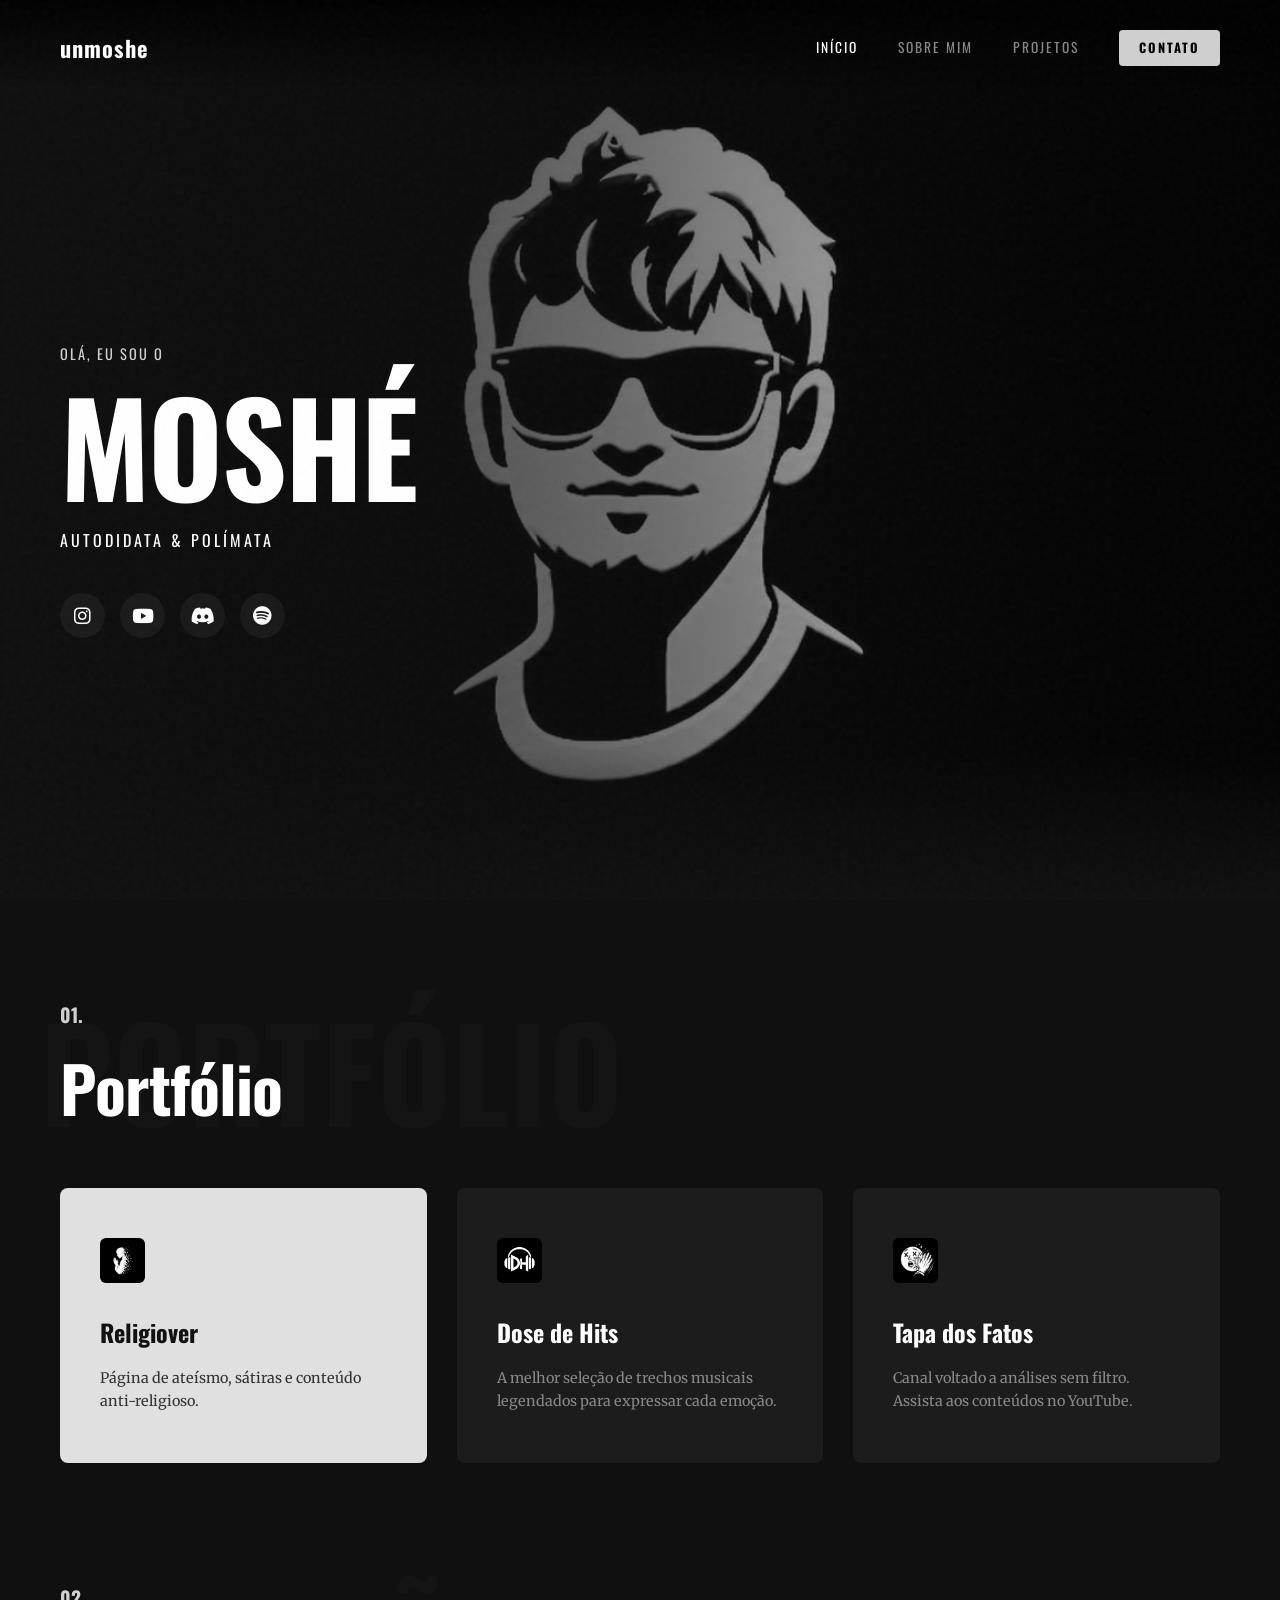
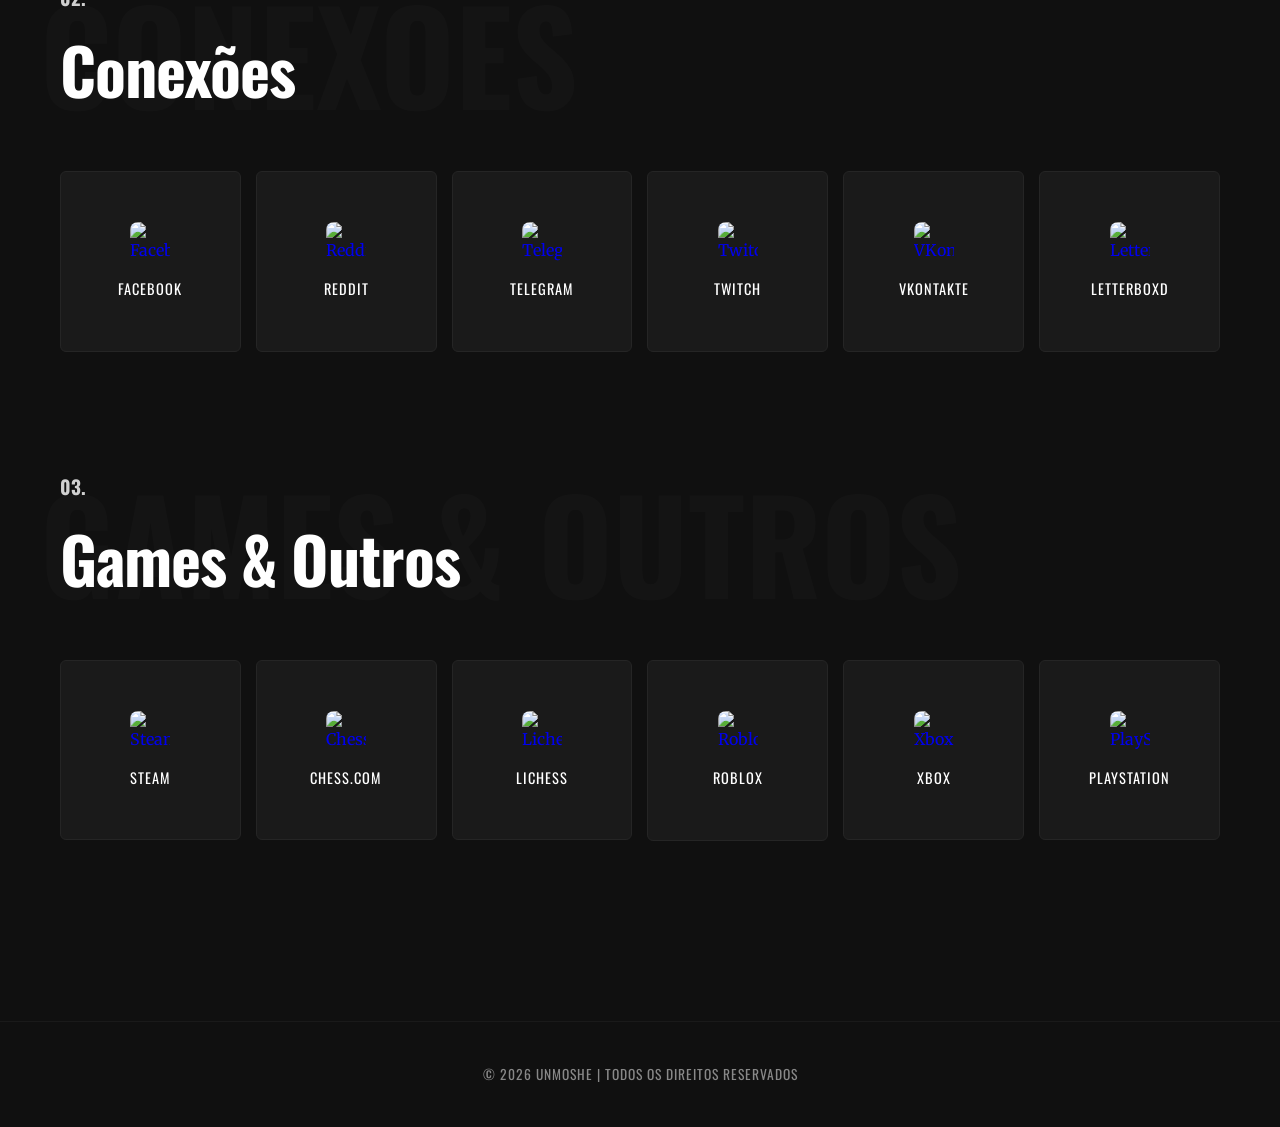
==== commit 16ea717a: "b8460cce612326adf54501f1978b20817ca3a6355f92bf22f5ec5a91e4dd958a" ====
--- a/index.html
+++ b/index.html
@@ -929,10 +929,10 @@
                     </div>
 
                     <div class="services-grid">
-                        <a href="https://somostodosateus.github.io" target="_blank" class="service-card highlight">
+                        <a href="https://instagram.com/religiover" target="_blank" class="service-card highlight">
                             <img src="icons/RLGOVER.webp" alt="Religiover" class="service-icon">
                             <h3 class="service-title">Religiover</h3>
-                            <p class="service-desc">Acesse o portal ateísta. Filosofia, memes e conteúdo anti-religioso.</p>
+                            <p class="service-desc">Página de ateísmo, sátiras e conteúdo anti-religioso.</p>
                         </a>
 
                         <a href="https://www.tiktok.com/@dosedehits" target="_blank" class="service-card">
